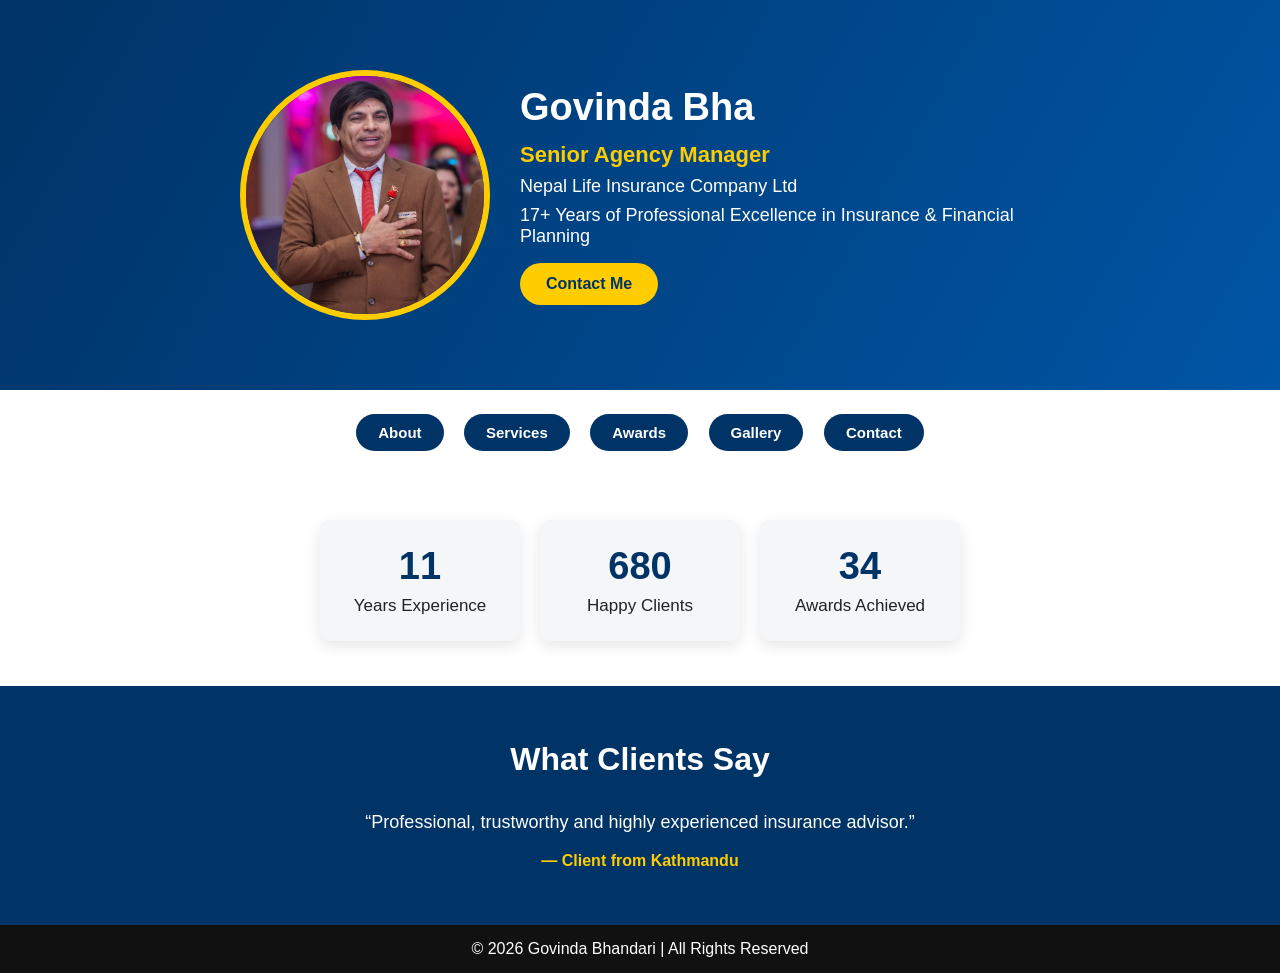
==== index.html @ 44991d88 "Initial commit - my website code" ====
<!DOCTYPE html>
<html lang="en">
<head>
<meta charset="UTF-8">
<title>Govinda Bhandari | Senior Agency Manager</title>
<meta name="viewport" content="width=device-width, initial-scale=1.0">

<style>
* {
    margin: 0;
    padding: 0;
    box-sizing: border-box;
    font-family: "Segoe UI", sans-serif;
}

body {
    background: #f4f6f8;
    color: #222;
}

/* ================= HERO SECTION ================= */
.hero {
    display: flex;
    flex-wrap: wrap;
    align-items: center;
    justify-content: center;
    padding: 55px 20px;
    background: linear-gradient(120deg, #003366, #0055a5);
    color: white;
}

.hero img {
    width: 250px;
    height: 250px;
    object-fit: cover;
    border-radius: 50%;
    border: 6px solid #ffcc00;
    margin: 15px;
}

.hero-text {
    max-width: 520px;
    margin: 15px;
}

.hero-text h1 {
    font-size: 38px;
    margin-bottom: 8px;
    min-height: 48px;
}

.hero-text h2 {
    font-size: 22px;
    color: #ffcc00;
}

.hero-text p {
    margin-top: 8px;
    font-size: 18px;
}

/* CONTACT BUTTON */
.contact-btn {
    display: inline-block;
    margin-top: 16px;
    padding: 12px 26px;
    background: #ffcc00;
    color: #003366;
    font-weight: bold;
    text-decoration: none;
    border-radius: 30px;
    transition: 0.3s;
}

.contact-btn:hover {
    background: white;
}

/* ================= PAGE NAVIGATION ================= */
.page-links {
    background: white;
    padding: 18px 15px;
    text-align: center;
}

.page-links a {
    display: inline-block;
    margin: 6px 8px;
    padding: 10px 22px;
    background: #003366;
    color: white;
    text-decoration: none;
    border-radius: 25px;
    font-weight: 600;
    font-size: 15px;
    transition: 0.3s;
}

.page-links a:hover {
    background: #ffcc00;
    color: #003366;
}

/* ================= COUNTERS ================= */
.counters {
    display: flex;
    justify-content: center;
    flex-wrap: wrap;
    background: white;
    padding: 35px 15px;
}

.counter-box {
    width: 200px;
    margin: 10px;
    padding: 25px;
    text-align: center;
    border-radius: 10px;
    background: #f4f6f8;
    box-shadow: 0 5px 15px rgba(0,0,0,0.1);
}

.counter {
    font-size: 38px;
    color: #003366;
    font-weight: bold;
}

.counter-box p {
    margin-top: 8px;
    font-size: 17px;
}

/* ================= TESTIMONIALS ================= */
.testimonials {
    background: #003366;
    color: white;
    padding: 55px 20px;
    text-align: center;
}

.testimonials h2 {
    font-size: 32px;
    margin-bottom: 30px;
}

.testimonial-box {
    max-width: 600px;
    margin: auto;
    display: none;
}

.testimonial-box.active {
    display: block;
}

.testimonial-box p {
    font-size: 18px;
    line-height: 1.6;
}

.testimonial-box h4 {
    margin-top: 15px;
    color: #ffcc00;
}

/* ================= FOOTER ================= */
footer {
    background: #111;
    color: white;
    text-align: center;
    padding: 15px;
}
</style>
</head>

<body>

<!-- HERO SECTION -->
<section class="hero">
    <img src="assets/images/profile.jpg" alt="Govinda Bhandari">

    <div class="hero-text">
        <h1 id="typing"></h1>
        <h2>Senior Agency Manager</h2>
        <p>Nepal Life Insurance Company Ltd</p>
        <p>17+ Years of Professional Excellence in Insurance & Financial Planning</p>

        <a href="contact.html" class="contact-btn">Contact Me</a>
    </div>
</section>

<!-- PAGE NAVIGATION -->
<section class="page-links">
    <a href="about.html">About</a>
    <a href="services.html">Services</a>
    <a href="awards.html">Awards</a>
    <a href="gallery.html">Gallery</a>
    <a href="contact.html">Contact</a>
</section>

<!-- COUNTERS -->
<section class="counters">
    <div class="counter-box">
        <div class="counter" data-target="17">0</div>
        <p>Years Experience</p>
    </div>
    <div class="counter-box">
        <div class="counter" data-target="1000">0</div>
        <p>Happy Clients</p>
    </div>
    <div class="counter-box">
        <div class="counter" data-target="50">0</div>
        <p>Awards Achieved</p>
    </div>
</section>

<!-- TESTIMONIALS -->
<section class="testimonials">
    <h2>What Clients Say</h2>

    <div class="testimonial-box active">
        <p>“Professional, trustworthy and highly experienced insurance advisor.”</p>
        <h4>— Client from Kathmandu</h4>
    </div>

    <div class="testimonial-box">
        <p>“Clear guidance and excellent long-term planning support.”</p>
        <h4>— Business Client</h4>
    </div>

    <div class="testimonial-box">
        <p>“17+ years of experience truly reflects in his service.”</p>
        <h4>— Senior Client</h4>
    </div>
</section>

<footer>
    © 2026 Govinda Bhandari | All Rights Reserved
</footer>

<script>
/* ===== PROPER TYPING ANIMATION (FIXED) ===== */
const text = "Govinda Bhandari";
let index = 0;
const speed = 120;

function typingEffect() {
    if (index < text.length) {
        document.getElementById("typing").innerHTML += text.charAt(index);
        index++;
        setTimeout(typingEffect, speed);
    }
}
typingEffect();

/* ===== COUNTER ANIMATION ===== */
const counters = document.querySelectorAll(".counter");
counters.forEach(counter => {
    let target = +counter.getAttribute("data-target");
    let count = 0;
    let increment = target / 100;

    function update() {
        count += increment;
        if (count < target) {
            counter.innerText = Math.floor(count);
            requestAnimationFrame(update);
        } else {
            counter.innerText = target + "+";
        }
    }
    update();
});

/* ===== TESTIMONIAL SLIDER ===== */
let tIndex = 0;
const testimonials = document.querySelectorAll(".testimonial-box");

setInterval(() => {
    testimonials[tIndex].classList.remove("active");
    tIndex = (tIndex + 1) % testimonials.length;
    testimonials[tIndex].classList.add("active");
}, 4000);
</script>

</body>
</html>
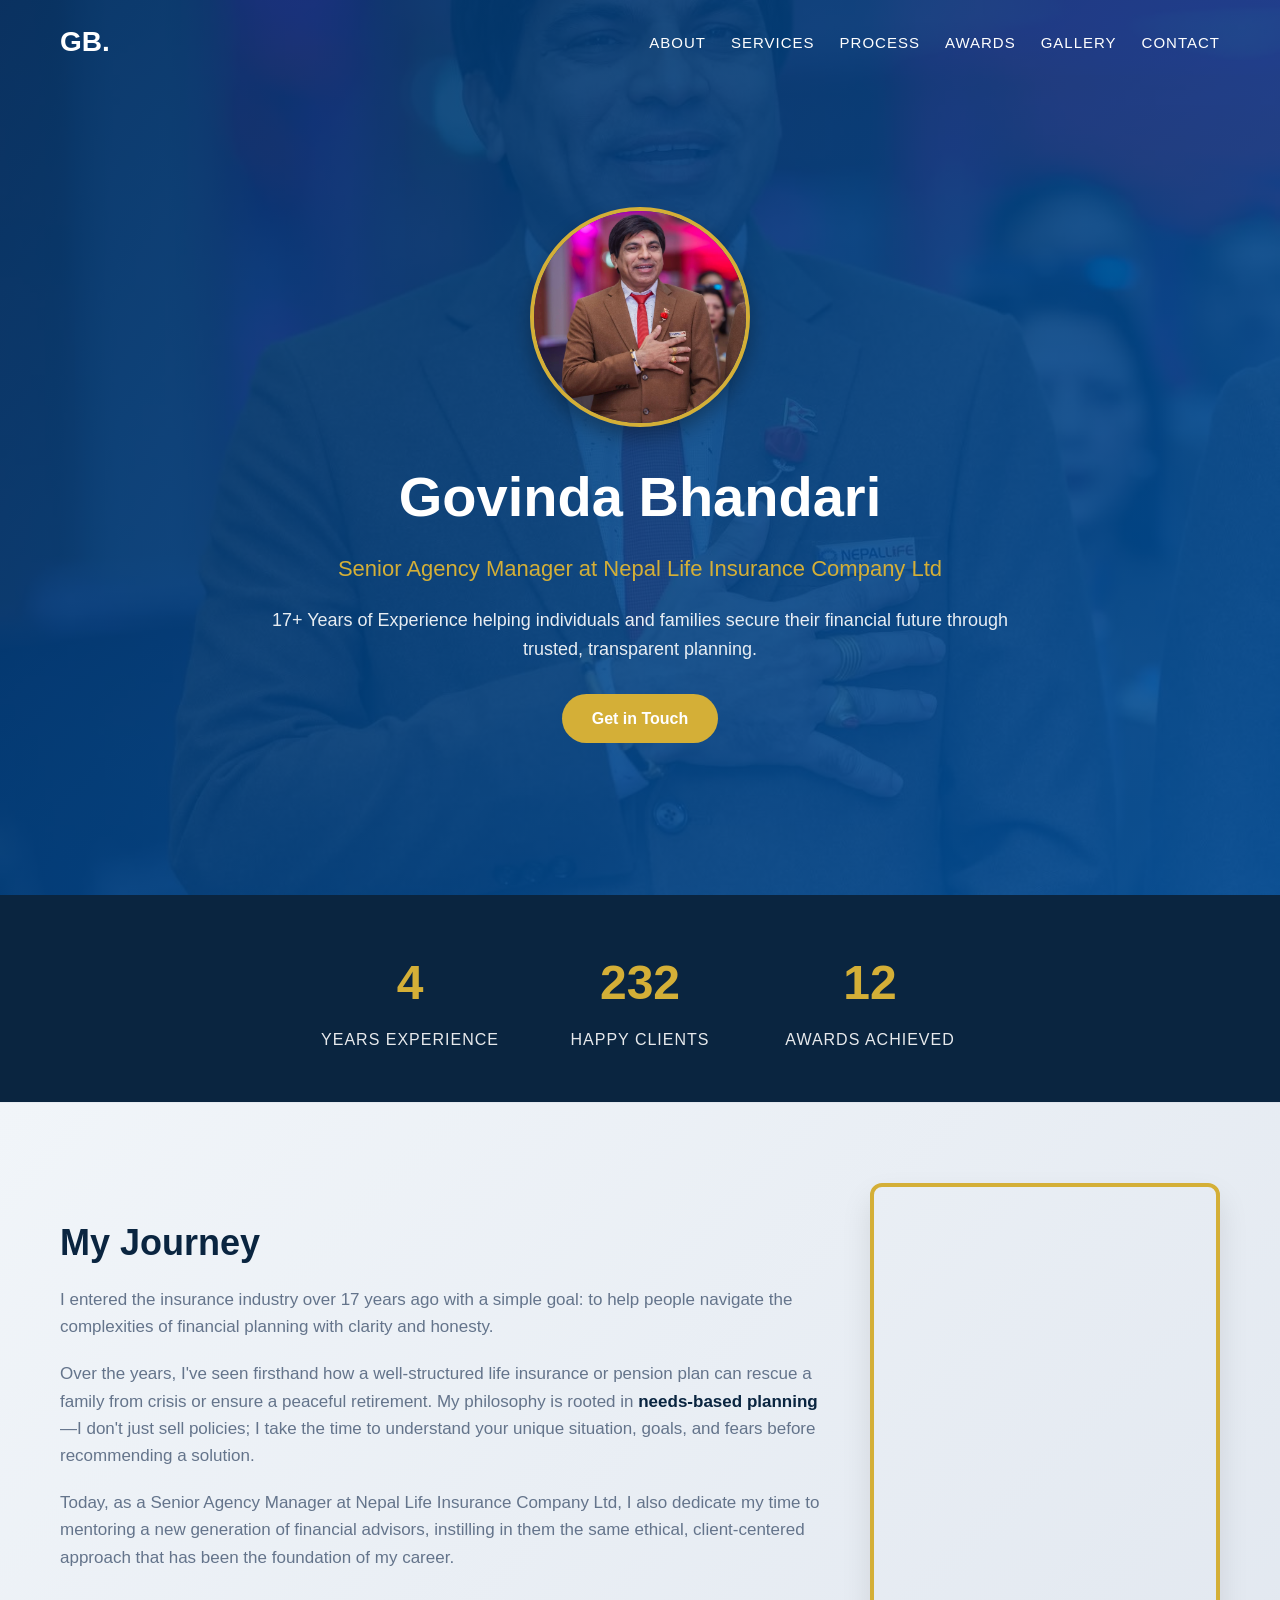
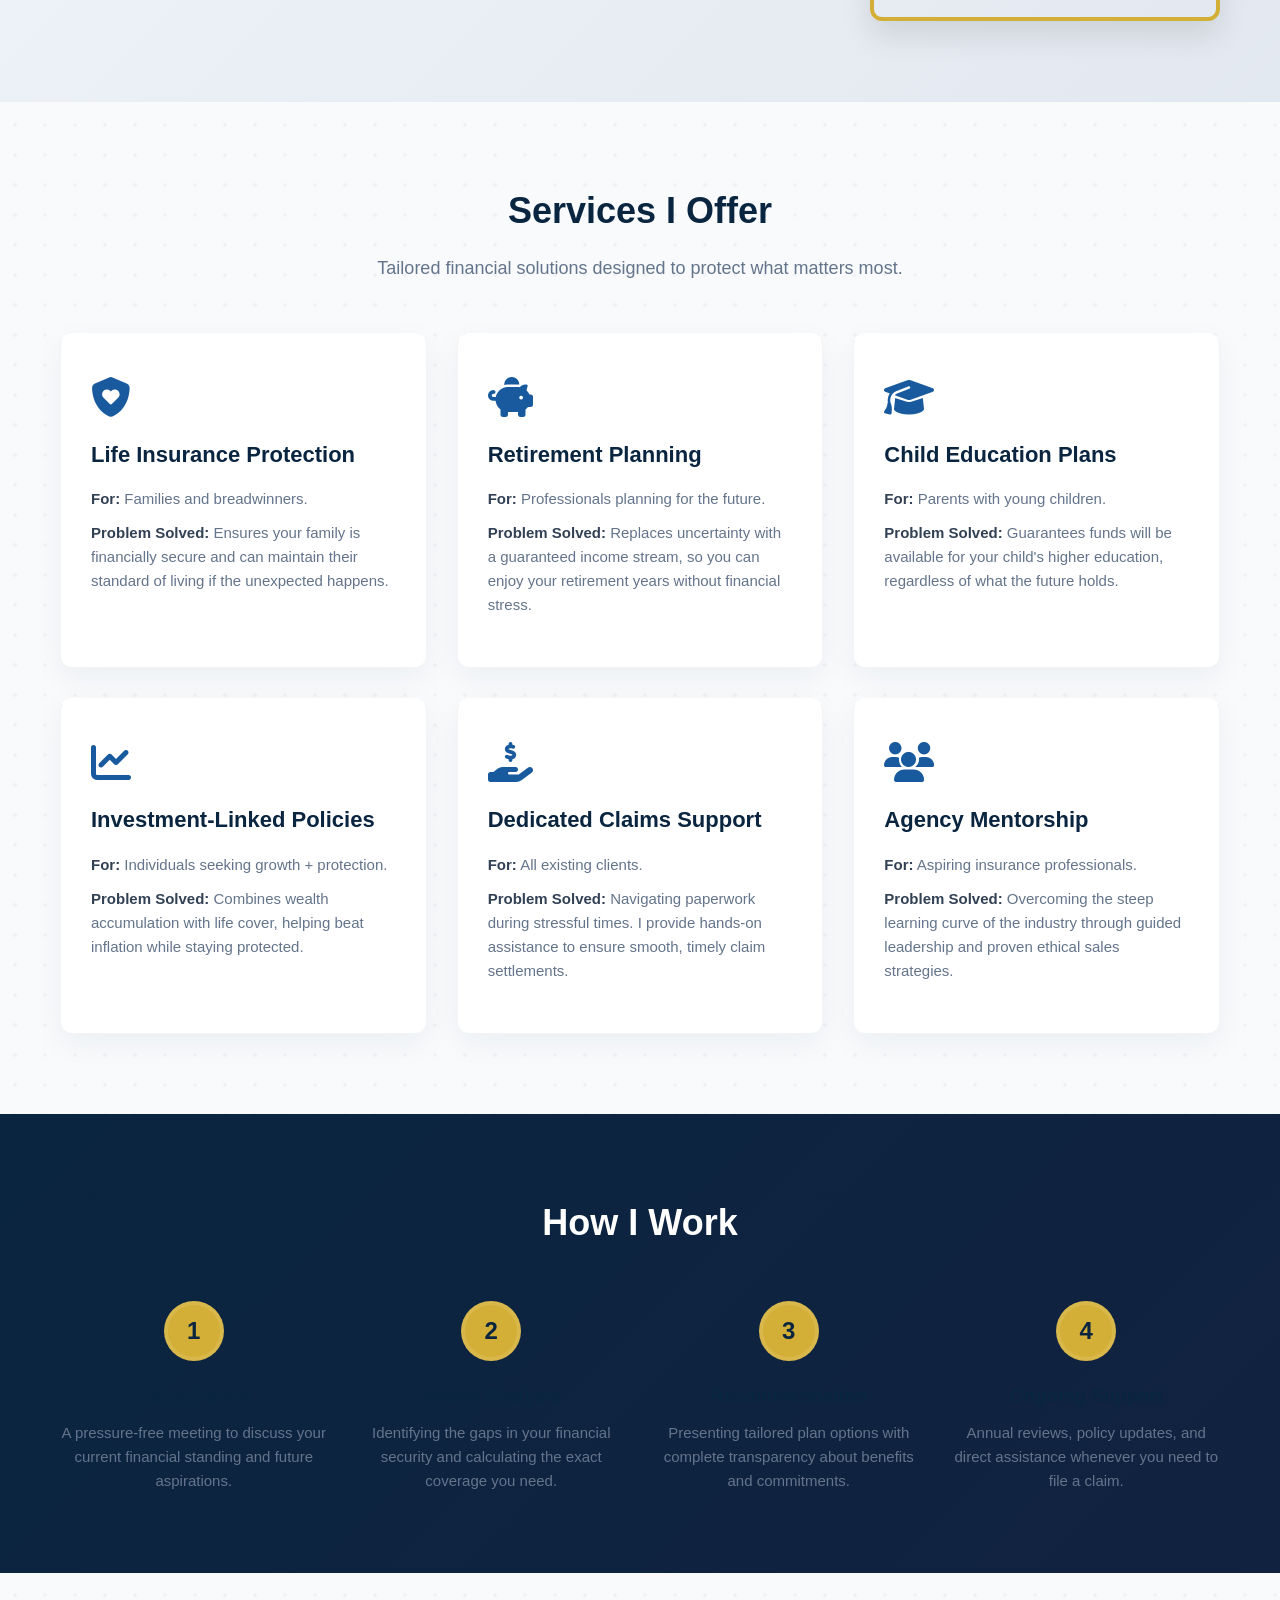
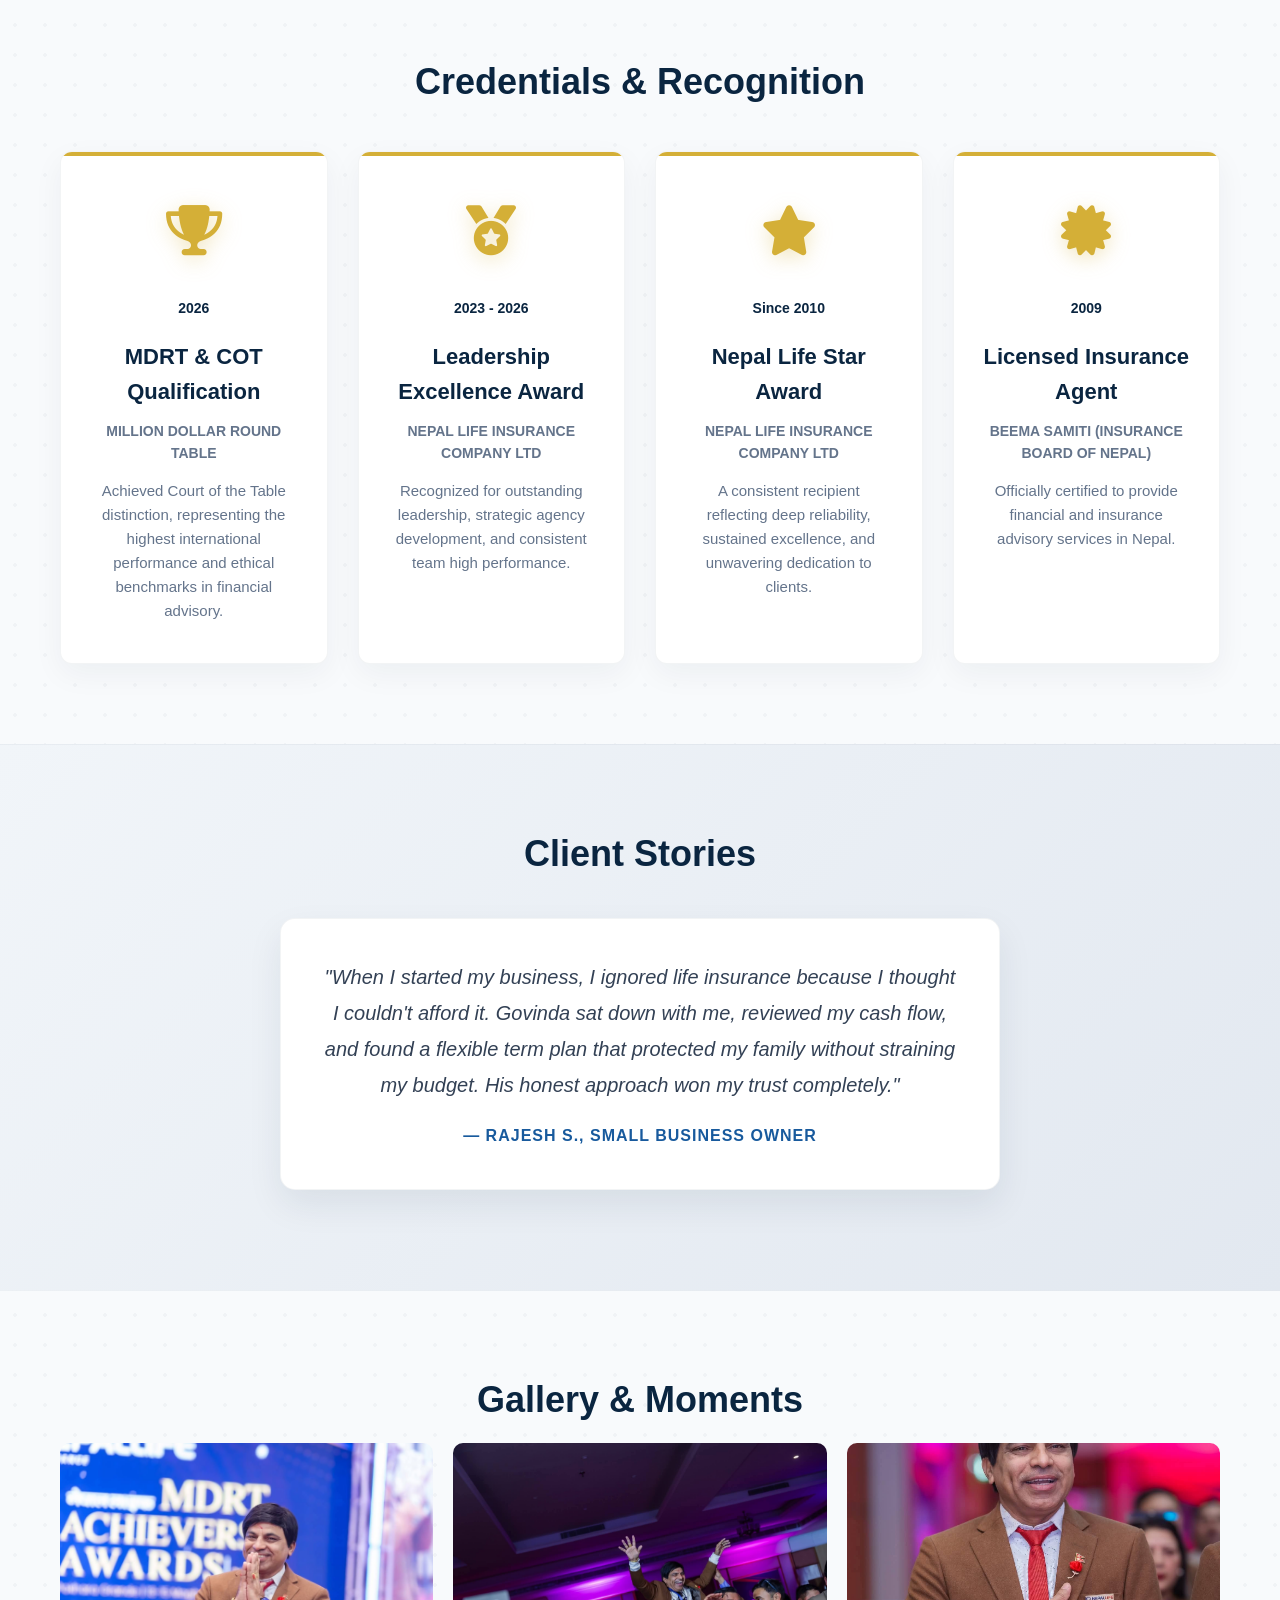
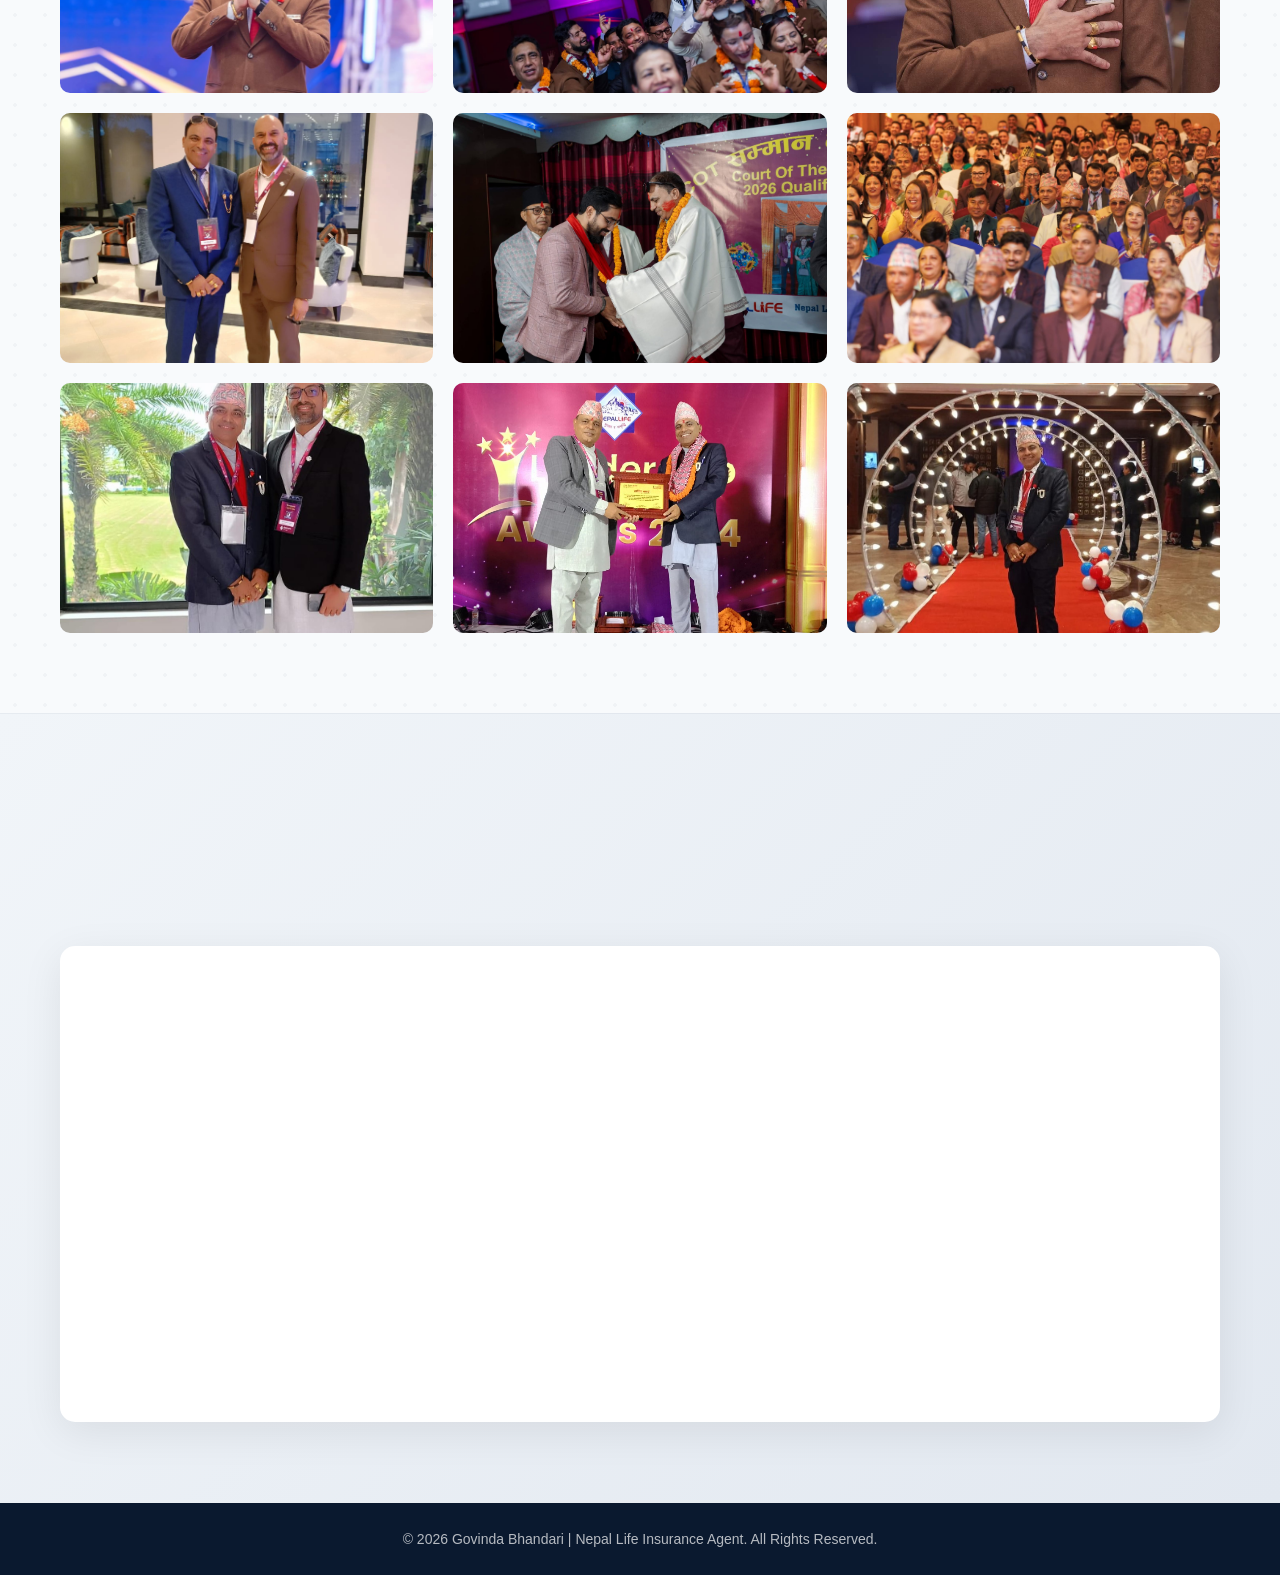
==== commit 609df774: "Update portfolio with final styling and animations" ====
--- a/index.html
+++ b/index.html
@@ -1,288 +1,461 @@
 <!DOCTYPE html>
 <html lang="en">
 <head>
-<meta charset="UTF-8">
-<title>Govinda Bhandari | Senior Agency Manager</title>
-<meta name="viewport" content="width=device-width, initial-scale=1.0">
-
-<style>
-* {
-    margin: 0;
-    padding: 0;
-    box-sizing: border-box;
-    font-family: "Segoe UI", sans-serif;
-}
-
-body {
-    background: #f4f6f8;
-    color: #222;
-}
-
-/* ================= HERO SECTION ================= */
-.hero {
-    display: flex;
-    flex-wrap: wrap;
-    align-items: center;
-    justify-content: center;
-    padding: 55px 20px;
-    background: linear-gradient(120deg, #003366, #0055a5);
-    color: white;
-}
-
-.hero img {
-    width: 250px;
-    height: 250px;
-    object-fit: cover;
-    border-radius: 50%;
-    border: 6px solid #ffcc00;
-    margin: 15px;
-}
-
-.hero-text {
-    max-width: 520px;
-    margin: 15px;
-}
-
-.hero-text h1 {
-    font-size: 38px;
-    margin-bottom: 8px;
-    min-height: 48px;
-}
-
-.hero-text h2 {
-    font-size: 22px;
-    color: #ffcc00;
-}
-
-.hero-text p {
-    margin-top: 8px;
-    font-size: 18px;
-}
-
-/* CONTACT BUTTON */
-.contact-btn {
-    display: inline-block;
-    margin-top: 16px;
-    padding: 12px 26px;
-    background: #ffcc00;
-    color: #003366;
-    font-weight: bold;
-    text-decoration: none;
-    border-radius: 30px;
-    transition: 0.3s;
-}
-
-.contact-btn:hover {
-    background: white;
-}
-
-/* ================= PAGE NAVIGATION ================= */
-.page-links {
-    background: white;
-    padding: 18px 15px;
-    text-align: center;
-}
-
-.page-links a {
-    display: inline-block;
-    margin: 6px 8px;
-    padding: 10px 22px;
-    background: #003366;
-    color: white;
-    text-decoration: none;
-    border-radius: 25px;
-    font-weight: 600;
-    font-size: 15px;
-    transition: 0.3s;
-}
-
-.page-links a:hover {
-    background: #ffcc00;
-    color: #003366;
-}
-
-/* ================= COUNTERS ================= */
-.counters {
-    display: flex;
-    justify-content: center;
-    flex-wrap: wrap;
-    background: white;
-    padding: 35px 15px;
-}
-
-.counter-box {
-    width: 200px;
-    margin: 10px;
-    padding: 25px;
-    text-align: center;
-    border-radius: 10px;
-    background: #f4f6f8;
-    box-shadow: 0 5px 15px rgba(0,0,0,0.1);
-}
-
-.counter {
-    font-size: 38px;
-    color: #003366;
-    font-weight: bold;
-}
-
-.counter-box p {
-    margin-top: 8px;
-    font-size: 17px;
-}
-
-/* ================= TESTIMONIALS ================= */
-.testimonials {
-    background: #003366;
-    color: white;
-    padding: 55px 20px;
-    text-align: center;
-}
-
-.testimonials h2 {
-    font-size: 32px;
-    margin-bottom: 30px;
-}
-
-.testimonial-box {
-    max-width: 600px;
-    margin: auto;
-    display: none;
-}
-
-.testimonial-box.active {
-    display: block;
-}
-
-.testimonial-box p {
-    font-size: 18px;
-    line-height: 1.6;
-}
-
-.testimonial-box h4 {
-    margin-top: 15px;
-    color: #ffcc00;
-}
-
-/* ================= FOOTER ================= */
-footer {
-    background: #111;
-    color: white;
-    text-align: center;
-    padding: 15px;
-}
-</style>
+    <meta charset="UTF-8">
+    <title>Govinda Bhandari | Senior Agency Manager</title>
+    <meta name="viewport" content="width=device-width, initial-scale=1.0">
+    <link rel="stylesheet" href="css/style.css">
+    <!-- Font Awesome -->
+    <link rel="stylesheet" href="https://cdnjs.cloudflare.com/ajax/libs/font-awesome/6.4.0/css/all.min.css">
 </head>
-
 <body>
 
+<!-- NAVIGATION -->
+<nav id="navbar">
+    <div class="nav-container">
+        <a href="#hero" class="logo-wrapper">
+            <span class="logo">GB.</span>
+            <!-- Fallback to a standard building/insurance icon if the logo fails to load, but typically it will load from their official site -->
+            <img src="https://www.nepallife.com.np/frontend/images/logo.png" alt="Nepal Life Insurance Logo" class="nav-logo-img" onerror="this.style.display='none'">
+        </a>
+        <ul class="nav-links">
+            <li><a href="#about" class="nav-link">About</a></li>
+            <li><a href="#services" class="nav-link">Services</a></li>
+            <li><a href="#how-i-work" class="nav-link">Process</a></li>
+            <li><a href="#awards" class="nav-link">Awards</a></li>
+            <li><a href="#gallery" class="nav-link">Gallery</a></li>
+            <li><a href="#contact" class="nav-link">Contact</a></li>
+        </ul>
+        <div class="hamburger">
+            <i class="fas fa-bars"></i>
+        </div>
+    </div>
+</nav>
+
 <!-- HERO SECTION -->
-<section class="hero">
-    <img src="assets/images/profile.jpg" alt="Govinda Bhandari">
-
-    <div class="hero-text">
-        <h1 id="typing"></h1>
-        <h2>Senior Agency Manager</h2>
-        <p>Nepal Life Insurance Company Ltd</p>
-        <p>17+ Years of Professional Excellence in Insurance & Financial Planning</p>
-
-        <a href="contact.html" class="contact-btn">Contact Me</a>
-    </div>
-</section>
-
-<!-- PAGE NAVIGATION -->
-<section class="page-links">
-    <a href="about.html">About</a>
-    <a href="services.html">Services</a>
-    <a href="awards.html">Awards</a>
-    <a href="gallery.html">Gallery</a>
-    <a href="contact.html">Contact</a>
-</section>
-
-<!-- COUNTERS -->
-<section class="counters">
-    <div class="counter-box">
-        <div class="counter" data-target="17">0</div>
+<section id="hero" class="hero">
+    <div class="hero-content fade-up">
+        <img src="assets/images/profile.jpg" alt="Govinda Bhandari">
+        <h1 id="hero-name">Govinda Bhandari</h1>
+        <h2>Senior Agency Manager at Nepal Life Insurance Company Ltd</h2>
+        <p>17+ Years of Experience helping individuals and families secure their financial future through trusted, transparent planning.</p>
+        <a href="#contact" class="btn">Get in Touch</a>
+    </div>
+</section>
+
+<!-- STATS BAR -->
+<section id="stats" class="stats">
+    <div class="stat-box fade-up">
+        <div class="stat-counter" data-target="17">0</div>
         <p>Years Experience</p>
     </div>
-    <div class="counter-box">
-        <div class="counter" data-target="1000">0</div>
+    <div class="stat-box fade-up delay-1">
+        <div class="stat-counter" data-target="1000">0</div>
         <p>Happy Clients</p>
     </div>
-    <div class="counter-box">
-        <div class="counter" data-target="50">0</div>
+    <div class="stat-box fade-up delay-2">
+        <div class="stat-counter" data-target="50">0</div>
         <p>Awards Achieved</p>
     </div>
 </section>
 
-<!-- TESTIMONIALS -->
-<section class="testimonials">
-    <h2>What Clients Say</h2>
-
-    <div class="testimonial-box active">
-        <p>“Professional, trustworthy and highly experienced insurance advisor.”</p>
-        <h4>— Client from Kathmandu</h4>
-    </div>
-
-    <div class="testimonial-box">
-        <p>“Clear guidance and excellent long-term planning support.”</p>
-        <h4>— Business Client</h4>
-    </div>
-
-    <div class="testimonial-box">
-        <p>“17+ years of experience truly reflects in his service.”</p>
-        <h4>— Senior Client</h4>
+<!-- ABOUT SECTION -->
+<section id="about" class="about section-padding alt-bg">
+    <div class="container flex-row">
+        <div class="about-text fade-left">
+            <h2 class="section-title">My Journey</h2>
+            <p>I entered the insurance industry over 17 years ago with a simple goal: to help people navigate the complexities of financial planning with clarity and honesty.</p>
+            <p>Over the years, I've seen firsthand how a well-structured life insurance or pension plan can rescue a family from crisis or ensure a peaceful retirement. My philosophy is rooted in <strong>needs-based planning</strong>—I don't just sell policies; I take the time to understand your unique situation, goals, and fears before recommending a solution.</p>
+            <p>Today, as a Senior Agency Manager at Nepal Life Insurance Company Ltd, I also dedicate my time to mentoring a new generation of financial advisors, instilling in them the same ethical, client-centered approach that has been the foundation of my career.</p>
+        </div>
+        <div class="about-video fade-right">
+            <div id="yt-player"></div>
+        </div>
+    </div>
+</section>
+
+<!-- SERVICES SECTION -->
+<section id="services" class="services section-padding">
+    <div class="container">
+        <h2 class="section-title text-center fade-up">Services I Offer</h2>
+        <p class="section-subtitle text-center fade-up">Tailored financial solutions designed to protect what matters most.</p>
+        
+        <div class="services-grid">
+            <div class="service-card fade-up">
+                <i class="fas fa-shield-heart"></i>
+                <h3>Life Insurance Protection</h3>
+                <p><strong>For:</strong> Families and breadwinners.</p>
+                <p><strong>Problem Solved:</strong> Ensures your family is financially secure and can maintain their standard of living if the unexpected happens.</p>
+            </div>
+            
+            <div class="service-card fade-up delay-1">
+                <i class="fas fa-piggy-bank"></i>
+                <h3>Retirement Planning</h3>
+                <p><strong>For:</strong> Professionals planning for the future.</p>
+                <p><strong>Problem Solved:</strong> Replaces uncertainty with a guaranteed income stream, so you can enjoy your retirement years without financial stress.</p>
+            </div>
+            
+            <div class="service-card fade-up delay-2">
+                <i class="fas fa-graduation-cap"></i>
+                <h3>Child Education Plans</h3>
+                <p><strong>For:</strong> Parents with young children.</p>
+                <p><strong>Problem Solved:</strong> Guarantees funds will be available for your child's higher education, regardless of what the future holds.</p>
+            </div>
+            
+            <div class="service-card fade-up">
+                <i class="fas fa-chart-line"></i>
+                <h3>Investment-Linked Policies</h3>
+                <p><strong>For:</strong> Individuals seeking growth + protection.</p>
+                <p><strong>Problem Solved:</strong> Combines wealth accumulation with life cover, helping beat inflation while staying protected.</p>
+            </div>
+            
+            <div class="service-card fade-up delay-1">
+                <i class="fas fa-hand-holding-dollar"></i>
+                <h3>Dedicated Claims Support</h3>
+                <p><strong>For:</strong> All existing clients.</p>
+                <p><strong>Problem Solved:</strong> Navigating paperwork during stressful times. I provide hands-on assistance to ensure smooth, timely claim settlements.</p>
+            </div>
+            
+            <div class="service-card fade-up delay-2">
+                <i class="fas fa-users"></i>
+                <h3>Agency Mentorship</h3>
+                <p><strong>For:</strong> Aspiring insurance professionals.</p>
+                <p><strong>Problem Solved:</strong> Overcoming the steep learning curve of the industry through guided leadership and proven ethical sales strategies.</p>
+            </div>
+        </div>
+    </div>
+</section>
+
+<!-- HOW I WORK SECTION -->
+<section id="how-i-work" class="how-i-work section-padding dark-bg">
+    <div class="container">
+        <h2 class="section-title text-center fade-up">How I Work</h2>
+        <div class="process-timeline">
+            <div class="process-step fade-up">
+                <div class="step-number">1</div>
+                <h3>Consultation</h3>
+                <p>A pressure-free meeting to discuss your current financial standing and future aspirations.</p>
+            </div>
+            <div class="process-step fade-up delay-1">
+                <div class="step-number">2</div>
+                <h3>Needs Analysis</h3>
+                <p>Identifying the gaps in your financial security and calculating the exact coverage you need.</p>
+            </div>
+            <div class="process-step fade-up delay-2">
+                <div class="step-number">3</div>
+                <h3>Recommendation</h3>
+                <p>Presenting tailored plan options with complete transparency about benefits and commitments.</p>
+            </div>
+            <div class="process-step fade-up delay-3">
+                <div class="step-number">4</div>
+                <h3>Ongoing Support</h3>
+                <p>Annual reviews, policy updates, and direct assistance whenever you need to file a claim.</p>
+            </div>
+        </div>
+    </div>
+</section>
+
+<!-- AWARDS SECTION -->
+<section id="awards" class="awards section-padding">
+    <div class="container">
+        <h2 class="section-title text-center fade-up">Credentials & Recognition</h2>
+        <div class="awards-grid">
+            <div class="award-card fade-up">
+                <div class="award-icon"><i class="fas fa-trophy"></i></div>
+                <div class="award-year">2026</div>
+                <h3>MDRT & COT Qualification</h3>
+                <span class="issuer">Million Dollar Round Table</span>
+                <p>Achieved Court of the Table distinction, representing the highest international performance and ethical benchmarks in financial advisory.</p>
+            </div>
+            <div class="award-card fade-up delay-1">
+                <div class="award-icon"><i class="fas fa-medal"></i></div>
+                <div class="award-year">2023 - 2026</div>
+                <h3>Leadership Excellence Award</h3>
+                <span class="issuer">Nepal Life Insurance Company Ltd</span>
+                <p>Recognized for outstanding leadership, strategic agency development, and consistent team high performance.</p>
+            </div>
+            <div class="award-card fade-up delay-2">
+                <div class="award-icon"><i class="fas fa-star"></i></div>
+                <div class="award-year">Since 2010</div>
+                <h3>Nepal Life Star Award</h3>
+                <span class="issuer">Nepal Life Insurance Company Ltd</span>
+                <p>A consistent recipient reflecting deep reliability, sustained excellence, and unwavering dedication to clients.</p>
+            </div>
+            <div class="award-card fade-up">
+                <div class="award-icon"><i class="fas fa-certificate"></i></div>
+                <div class="award-year">2009</div>
+                <h3>Licensed Insurance Agent</h3>
+                <span class="issuer">Beema Samiti (Insurance Board of Nepal)</span>
+                <p>Officially certified to provide financial and insurance advisory services in Nepal.</p>
+            </div>
+        </div>
+    </div>
+</section>
+
+<!-- TESTIMONIALS SECTION -->
+<section id="testimonials" class="testimonials section-padding alt-bg">
+    <div class="container text-center">
+        <h2 class="section-title fade-up">Client Stories</h2>
+        <div class="testimonial-slider fade-up">
+            <div class="testimonial active">
+                <p>"When I started my business, I ignored life insurance because I thought I couldn't afford it. Govinda sat down with me, reviewed my cash flow, and found a flexible term plan that protected my family without straining my budget. His honest approach won my trust completely."</p>
+                <h4>— Rajesh S., Small Business Owner</h4>
+            </div>
+            <div class="testimonial">
+                <p>"Govinda helped us set up a child education plan when our daughter was just born. Last year, when she was ready for university, the maturity amount was processed seamlessly. He handled all the paperwork. We couldn't be more grateful."</p>
+                <h4>— Sunita & Ramesh T.</h4>
+            </div>
+            <div class="testimonial">
+                <p>"I had policies from different companies and was thoroughly confused about what I was paying for. Govinda did a complete portfolio review, explained the gaps, and helped me consolidate my investments. He's not an agent; he's a true financial advisor."</p>
+                <h4>— Dr. Amit K., Medical Professional</h4>
+            </div>
+        </div>
+    </div>
+</section>
+
+<!-- GALLERY SECTION -->
+<section id="gallery" class="gallery section-padding">
+    <div class="container">
+        <h2 class="section-title text-center fade-up">Gallery & Moments</h2>
+        <div class="gallery-grid">
+            <div class="gallery-card fade-up"><img src="assets/images/gallery1.jpg" alt="MDRT 2026"><div class="overlay"><span>MDRT Achiever 2026</span></div></div>
+            <div class="gallery-card fade-up"><img src="assets/images/gallery2.jpg" alt="MDRT Celebration"><div class="overlay"><span>MDRT Celebration</span></div></div>
+            <div class="gallery-card fade-up"><img src="assets/images/gallery3.jpg" alt="MDRT"><div class="overlay"><span>MDRT Conference</span></div></div>
+            <div class="gallery-card fade-up"><img src="assets/images/gallery4.jpg" alt="LEA Recognition"><div class="overlay"><span>LEA Recognition 2025</span></div></div>
+            <div class="gallery-card fade-up"><img src="assets/images/gallery5.jpg" alt="COT Celebration"><div class="overlay"><span>COT Celebration 2026</span></div></div>
+            <div class="gallery-card fade-up"><img src="assets/images/gallery6.jpg" alt="LEA Conference"><div class="overlay"><span>LEA Conference 2025</span></div></div>
+            <div class="gallery-card fade-up"><img src="assets/images/gallery7.jpg" alt="MDRT Conference"><div class="overlay"><span>MDRT Conference 2024</span></div></div>
+            <div class="gallery-card fade-up"><img src="assets/images/gallery8.jpg" alt="LEA Conference 2024"><div class="overlay"><span>LEA Conference 2024</span></div></div>
+            <div class="gallery-card fade-up"><img src="assets/images/gallery9.jpg" alt="LEA Conference 2023"><div class="overlay"><span>LEA Conference 2023</span></div></div>
+        </div>
+    </div>
+</section>
+
+<!-- CONTACT SECTION -->
+<section id="contact" class="contact section-padding alt-bg">
+    <div class="container">
+        <h2 class="section-title text-center fade-up">Get In Touch</h2>
+        <p class="section-subtitle text-center fade-up">Ready to secure your future? Let's have a conversation.</p>
+        
+        <div class="contact-wrapper">
+            <div class="contact-info fade-left">
+                <div class="info-item">
+                    <i class="fas fa-map-marker-alt"></i>
+                    <div>
+                        <h4>Location</h4>
+                        <p>Nepal Life Insurance Company Ltd<br>Butwal Branch, Nepal</p>
+                    </div>
+                </div>
+                <div class="info-item">
+                    <i class="fas fa-phone-alt"></i>
+                    <div>
+                        <h4>Phone</h4>
+                        <p>+977-9867373938<br>+977-9857070938</p>
+                    </div>
+                </div>
+                <div class="info-item">
+                    <i class="fas fa-envelope"></i>
+                    <div>
+                        <h4>Email</h4>
+                        <p>govindabhandari2080@gmail.com</p>
+                    </div>
+                </div>
+                
+                <div class="social-links">
+                    <a href="https://wa.me/9779857070938" target="_blank" class="whatsapp"><i class="fab fa-whatsapp"></i></a>
+                    <a href="https://www.facebook.com/share/1MkR1jLoFn/" target="_blank" class="facebook"><i class="fab fa-facebook-f"></i></a>
+                </div>
+            </div>
+            
+            <div class="contact-form fade-right">
+                <form action="https://formsubmit.co/govindabhandari2080@gmail.com" method="POST">
+                    <!-- Hidden fields for better UX with FormSubmit -->
+                    <input type="hidden" name="_captcha" value="false">
+                    <input type="hidden" name="_subject" value="New Inquiry from Portfolio!">
+                    <input type="hidden" name="_template" value="table">
+                    <div class="input-group">
+                        <input type="text" placeholder="Your Name" required>
+                    </div>
+                    <div class="input-group">
+                        <input type="email" placeholder="Your Email" required>
+                    </div>
+                    <div class="input-group">
+                        <input type="tel" placeholder="Your Phone Number">
+                    </div>
+                    <div class="input-group">
+                        <textarea placeholder="How can I help you?" rows="4" required></textarea>
+                    </div>
+                    <button type="submit" class="btn">Send Message</button>
+                </form>
+            </div>
+        </div>
     </div>
 </section>
 
 <footer>
-    © 2026 Govinda Bhandari | All Rights Reserved
+    <div class="container text-center">
+        <p>&copy; 2026 Govinda Bhandari | Nepal Life Insurance Agent. All Rights Reserved.</p>
+    </div>
 </footer>
 
+
 <script>
-/* ===== PROPER TYPING ANIMATION (FIXED) ===== */
-const text = "Govinda Bhandari";
-let index = 0;
-const speed = 120;
-
-function typingEffect() {
-    if (index < text.length) {
-        document.getElementById("typing").innerHTML += text.charAt(index);
-        index++;
-        setTimeout(typingEffect, speed);
+    // Sticky Navbar & Active Link Highlighting
+    const navbar = document.getElementById('navbar');
+    const sections = document.querySelectorAll('section');
+    const navLinks = document.querySelectorAll('.nav-link');
+    
+    window.addEventListener('scroll', () => {
+        // Sticky nav
+        if (window.scrollY > 50) {
+            navbar.classList.add('scrolled');
+        } else {
+            navbar.classList.remove('scrolled');
+        }
+        
+        // Active link highlighting
+        let current = '';
+        sections.forEach(section => {
+            const sectionTop = section.offsetTop;
+            const sectionHeight = section.clientHeight;
+            if (scrollY >= (sectionTop - 200)) {
+                current = section.getAttribute('id');
+            }
+        });
+        
+        navLinks.forEach(link => {
+            link.classList.remove('active');
+            if (link.getAttribute('href') === `#${current}`) {
+                link.classList.add('active');
+            }
+        });
+
+
+    });
+
+    // Mobile Hamburger Menu
+    const hamburger = document.querySelector('.hamburger');
+    const navLinksContainer = document.querySelector('.nav-links');
+    
+    hamburger.addEventListener('click', () => {
+        navLinksContainer.classList.toggle('open');
+    });
+
+    navLinks.forEach(link => {
+        link.addEventListener('click', () => {
+            navLinksContainer.classList.remove('open');
+        });
+    });
+
+    // Scroll Animations using Intersection Observer
+    const animatedElements = document.querySelectorAll('.fade-up, .fade-left, .fade-right');
+    const observer = new IntersectionObserver((entries) => {
+        entries.forEach(entry => {
+            if (entry.isIntersecting) {
+                entry.target.classList.add('visible');
+            }
+        });
+    }, { threshold: 0.1 });
+
+    animatedElements.forEach(el => observer.observe(el));
+
+    // Stats Counter Animation
+    const counters = document.querySelectorAll('.stat-counter');
+    let hasCounted = false;
+
+    const counterObserver = new IntersectionObserver((entries) => {
+        if(entries[0].isIntersecting && !hasCounted) {
+            hasCounted = true;
+            counters.forEach(counter => {
+                const target = +counter.getAttribute('data-target');
+                const duration = 2000; // ms
+                const increment = target / (duration / 16); 
+                let current = 0;
+                
+                const updateCounter = () => {
+                    current += increment;
+                    if (current < target) {
+                        counter.innerText = Math.ceil(current);
+                        requestAnimationFrame(updateCounter);
+                    } else {
+                        counter.innerText = target + "+";
+                    }
+                };
+                updateCounter();
+            });
+        }
+    }, { threshold: 0.5 });
+    
+    if(document.getElementById('stats')) {
+        counterObserver.observe(document.getElementById('stats'));
     }
-}
-typingEffect();
-
-/* ===== COUNTER ANIMATION ===== */
-const counters = document.querySelectorAll(".counter");
-counters.forEach(counter => {
-    let target = +counter.getAttribute("data-target");
-    let count = 0;
-    let increment = target / 100;
-
-    function update() {
-        count += increment;
-        if (count < target) {
-            counter.innerText = Math.floor(count);
-            requestAnimationFrame(update);
-        } else {
-            counter.innerText = target + "+";
+
+    // Testimonial Slider
+    const testimonials = document.querySelectorAll('.testimonial');
+    let tIndex = 0;
+    if(testimonials.length > 0) {
+        setInterval(() => {
+            testimonials[tIndex].classList.remove('active');
+            tIndex = (tIndex + 1) % testimonials.length;
+            testimonials[tIndex].classList.add('active');
+        }, 5000);
+    }
+    // YouTube IFrame API integration for Auto Play/Pause on Scroll
+    let ytPlayer;
+    function onYouTubeIframeAPIReady() {
+        ytPlayer = new YT.Player('yt-player', {
+            videoId: '7zga0sBKFYI',
+            playerVars: {
+                'autoplay': 0, // We control playback manually via JS
+                'controls': 0,
+                'showinfo': 0,
+                'rel': 0,
+                'modestbranding': 1,
+                'mute': 0, // Unmuted as requested by user
+                'loop': 1,
+                'playlist': '7zga0sBKFYI'
+            },
+            events: {
+                'onReady': onPlayerReady
+            }
+        });
+    }
+
+    function onPlayerReady(event) {
+        // Create an observer to play/pause the video based on visibility
+        const videoObserver = new IntersectionObserver((entries) => {
+            entries.forEach(entry => {
+                if (entry.isIntersecting) {
+                    // Try playing the video when in view
+                    ytPlayer.playVideo();
+                } else {
+                    // Pause the video when out of view
+                    ytPlayer.pauseVideo();
+                }
+            });
+        }, { threshold: 0.3 }); // Trigger when 30% of the section is visible
+
+        const aboutSection = document.getElementById('about');
+        if (aboutSection) {
+            videoObserver.observe(aboutSection);
         }
     }
-    update();
-});
-
-/* ===== TESTIMONIAL SLIDER ===== */
-let tIndex = 0;
-const testimonials = document.querySelectorAll(".testimonial-box");
-
-setInterval(() => {
-    testimonials[tIndex].classList.remove("active");
-    tIndex = (tIndex + 1) % testimonials.length;
-    testimonials[tIndex].classList.add("active");
-}, 4000);
+
+    // Hero Name Typing Animation
+    const nameEl = document.getElementById('hero-name');
+    if (nameEl) {
+        const text = nameEl.innerText;
+        nameEl.innerHTML = '';
+        text.split('').forEach((char, i) => {
+            const span = document.createElement('span');
+            span.innerText = char;
+            span.style.opacity = '0';
+            span.style.animation = `letterReveal 0.05s forwards ${i * 0.1 + 0.3}s`;
+            nameEl.appendChild(span);
+        });
+    }
 </script>
 
+<script src="https://www.youtube.com/iframe_api"></script>
 </body>
 </html>
--- a/css/style.css
+++ b/css/style.css
@@ -0,0 +1,794 @@
+/* ================= VARIABLES ================= */
+:root {
+    --primary-color: #0A2540; /* Rich corporate navy */
+    --primary-light: #185A9D; /* Vibrant professional blue */
+    --accent-color: #D4AF37; /* Warm gold */
+    --accent-hover: #C5A028;
+    --text-color: #334155; /* Slate 700 */
+    --text-light: #64748B; /* Slate 500 */
+    --bg-body: #F8FAFC; /* Slate 50 - Very soft cool gray */
+    --bg-white: #FFFFFF;
+    --bg-alt: #F1F5F9; /* Slate 100 */
+    --transition: all 0.3s ease;
+}
+
+/* ================= RESET ================= */
+* {
+    margin: 0;
+    padding: 0;
+    box-sizing: border-box;
+    font-family: "Inter", "Segoe UI", sans-serif;
+}
+
+html {
+    scroll-behavior: smooth;
+}
+
+body {
+    background-color: var(--bg-body);
+    background-image: radial-gradient(rgba(10,37,64,0.03) 2px, transparent 2px);
+    background-size: 30px 30px;
+    color: var(--text-color);
+    line-height: 1.6;
+    overflow-x: hidden;
+}
+
+ul {
+    list-style: none;
+}
+
+a {
+    text-decoration: none;
+    color: inherit;
+}
+
+.container {
+    max-width: 1200px;
+    margin: 0 auto;
+    padding: 0 20px;
+}
+
+.section-padding {
+    padding: 80px 0;
+}
+
+.alt-bg {
+    background: linear-gradient(135deg, var(--bg-alt) 0%, #E2E8F0 100%);
+    border-top: 1px solid rgba(0,0,0,0.02);
+    border-bottom: 1px solid rgba(0,0,0,0.02);
+}
+
+/* ================= DARK BACKGROUND MODIFIER ================= */
+.dark-bg {
+    background: linear-gradient(135deg, var(--primary-color) 0%, #112240 100%);
+    color: #fff;
+}
+.dark-bg .section-title, 
+.dark-bg .section-subtitle, 
+.dark-bg h3 {
+    color: #fff;
+}
+.dark-bg p {
+    color: rgba(255, 255, 255, 0.85);
+}
+
+.text-center {
+    text-align: center;
+}
+
+.section-title {
+    font-size: 36px;
+    color: var(--primary-color);
+    margin-bottom: 15px;
+    font-weight: 700;
+}
+
+.section-subtitle {
+    font-size: 18px;
+    color: var(--text-light);
+    margin-bottom: 50px;
+    text-align: center;
+}
+
+/* ================= BUTTON ================= */
+.btn {
+    display: inline-block;
+    padding: 12px 30px;
+    background-color: var(--accent-color);
+    color: #fff;
+    font-weight: 600;
+    border-radius: 30px;
+    border: none;
+    cursor: pointer;
+    transition: var(--transition);
+    font-size: 16px;
+}
+
+.btn:hover {
+    background-color: var(--accent-hover);
+    transform: translateY(-2px);
+    box-shadow: 0 4px 10px rgba(0,0,0,0.15);
+}
+
+/* ================= NAVBAR ================= */
+nav {
+    position: fixed;
+    top: 0;
+    left: 0;
+    width: 100%;
+    z-index: 1000;
+    background-color: transparent;
+    padding: 20px 0;
+    transition: var(--transition);
+}
+
+nav.scrolled {
+    background-color: rgba(255, 255, 255, 0.85);
+    backdrop-filter: blur(12px);
+    -webkit-backdrop-filter: blur(12px);
+    box-shadow: 0 4px 20px rgba(0,0,0,0.08);
+    padding: 12px 0;
+}
+
+nav.scrolled .logo,
+nav.scrolled .nav-link {
+    color: var(--primary-color);
+}
+
+nav.scrolled .hamburger {
+    color: var(--primary-color);
+}
+
+.nav-container {
+    display: flex;
+    justify-content: space-between;
+    align-items: center;
+    max-width: 1200px;
+    margin: 0 auto;
+    padding: 0 20px;
+}
+
+.logo-wrapper {
+    display: flex;
+    align-items: center;
+    gap: 12px;
+    text-decoration: none;
+}
+
+.logo {
+    font-size: 28px;
+    font-weight: 800;
+    color: #fff;
+    transition: var(--transition);
+}
+
+.nav-logo-img {
+    height: 42px;
+    filter: brightness(0) invert(1);
+    transition: var(--transition);
+}
+
+nav.scrolled .nav-logo-img {
+    filter: none;
+}
+
+.nav-links {
+    display: flex;
+    gap: 25px;
+}
+
+.nav-link {
+    color: #fff;
+    font-weight: 500;
+    font-size: 15px;
+    text-transform: uppercase;
+    letter-spacing: 1px;
+    transition: var(--transition);
+    position: relative;
+}
+
+.nav-link::after {
+    content: '';
+    position: absolute;
+    bottom: -5px;
+    left: 0;
+    width: 0;
+    height: 2px;
+    background-color: var(--accent-color);
+    transition: var(--transition);
+}
+
+.nav-link:hover::after,
+.nav-link.active::after {
+    width: 100%;
+}
+
+.nav-link:hover,
+.nav-link.active {
+    color: var(--accent-color) !important;
+}
+
+.hamburger {
+    display: none;
+    font-size: 24px;
+    color: #fff;
+    cursor: pointer;
+}
+
+/* ================= HERO SECTION ================= */
+.hero {
+    height: 100vh;
+    min-height: 600px;
+    background: linear-gradient(135deg, rgba(0,51,102,0.9), rgba(0,85,165,0.85)), url("../assets/images/profile.jpg") center/cover;
+    display: flex;
+    align-items: center;
+    justify-content: center;
+    text-align: center;
+    color: #fff;
+    padding: 0 20px;
+}
+
+.hero-content {
+    max-width: 800px;
+    margin-top: 50px; /* Offset for navbar */
+}
+
+.hero img {
+    width: 220px;
+    height: 220px;
+    border-radius: 50%;
+    object-fit: cover;
+    border: 4px solid var(--accent-color);
+    margin: 0 auto 25px auto;
+    box-shadow: 0 10px 20px rgba(0,0,0,0.3);
+    display: block;
+}
+
+.hero h1 {
+    font-size: 56px;
+    margin-bottom: 10px;
+    font-weight: 800;
+    color: #FFFFFF;
+}
+
+@keyframes letterReveal {
+    0% {
+        opacity: 0;
+    }
+    100% {
+        opacity: 1;
+    }
+}
+
+.hero h1 span {
+    display: inline-block;
+    white-space: pre; /* Preserve spaces */
+}
+
+.hero h2 {
+    font-size: 22px;
+    color: var(--accent-color);
+    margin-bottom: 20px;
+    font-weight: 500;
+}
+
+.hero p {
+    font-size: 18px;
+    margin-bottom: 30px;
+    opacity: 0.9;
+}
+
+/* ================= STATS SECTION ================= */
+.stats {
+    display: flex;
+    justify-content: center;
+    flex-wrap: wrap;
+    gap: 30px;
+    padding: 50px 20px;
+    background-color: var(--primary-color);
+    color: #fff;
+    margin-top: -5px; /* Prevent gap */
+}
+
+.stat-box {
+    text-align: center;
+    min-width: 200px;
+}
+
+.stat-counter {
+    font-size: 48px;
+    font-weight: 700;
+    color: var(--accent-color);
+    margin-bottom: 5px;
+}
+
+.stat-box p {
+    font-size: 16px;
+    text-transform: uppercase;
+    letter-spacing: 1px;
+    opacity: 0.9;
+}
+
+/* ================= ABOUT SECTION ================= */
+.flex-row {
+    display: flex;
+    align-items: center;
+    gap: 50px;
+}
+
+.about-text {
+    flex: 1;
+}
+
+.about-text p {
+    margin-bottom: 20px;
+    font-size: 17px;
+    color: var(--text-light);
+}
+
+.about-text strong {
+    color: var(--primary-color);
+}
+
+.about-video {
+    flex: 1;
+    position: relative;
+    max-width: 350px;
+    aspect-ratio: 4 / 5; /* More square aspect ratio to cut the bottom off */
+    border-radius: 12px;
+    box-shadow: 0 15px 30px rgba(0,0,0,0.1);
+    border: 4px solid var(--accent-color);
+    overflow: hidden;
+    margin: 0 auto;
+}
+
+.about-video iframe {
+    width: 100%;
+    height: 142.2%; /* Scales iframe to maintain 9:16 ratio inside the 4:5 container, cutting off the bottom */
+    border: none;
+    position: absolute;
+    top: 0;
+    left: 0;
+}
+
+
+/* ================= SERVICES SECTION ================= */
+.services-grid {
+    display: grid;
+    grid-template-columns: repeat(auto-fit, minmax(320px, 1fr));
+    gap: 30px;
+}
+
+.service-card {
+    background: var(--bg-white);
+    padding: 40px 30px;
+    border-radius: 12px;
+    box-shadow: 0 10px 30px rgba(10,37,64,0.05);
+    border: 1px solid rgba(10,37,64,0.05);
+    transition: var(--transition);
+    border-top: 4px solid transparent;
+}
+
+.service-card:hover {
+    transform: translateY(-10px);
+    box-shadow: 0 15px 30px rgba(0,0,0,0.1);
+    border-top-color: var(--accent-color);
+}
+
+.service-card i {
+    font-size: 40px;
+    color: var(--primary-light);
+    margin-bottom: 20px;
+}
+
+.service-card h3 {
+    font-size: 22px;
+    color: var(--primary-color);
+    margin-bottom: 15px;
+}
+
+.service-card p {
+    font-size: 15px;
+    color: var(--text-light);
+    margin-bottom: 10px;
+}
+
+.service-card strong {
+    color: var(--text-color);
+}
+
+/* ================= HOW I WORK SECTION ================= */
+.process-timeline {
+    display: grid;
+    grid-template-columns: repeat(auto-fit, minmax(220px, 1fr));
+    gap: 30px;
+    margin-top: 50px;
+}
+
+.process-step {
+    text-align: center;
+    position: relative;
+}
+
+.step-number {
+    width: 60px;
+    height: 60px;
+    background-color: var(--primary-color);
+    color: #fff;
+    font-size: 24px;
+    font-weight: bold;
+    display: flex;
+    align-items: center;
+    justify-content: center;
+    border-radius: 50%;
+    margin: 0 auto 20px;
+    border: 4px solid rgba(10,37,64,0.1);
+}
+
+.dark-bg .step-number {
+    background-color: var(--accent-color);
+    color: var(--primary-color);
+    border: 4px solid rgba(255,255,255,0.1);
+}
+
+.process-step h3 {
+    color: var(--primary-color);
+    margin-bottom: 10px;
+}
+
+.process-step p {
+    color: var(--text-light);
+    font-size: 15px;
+}
+
+/* ================= AWARDS SECTION ================= */
+.awards-grid {
+    display: grid;
+    grid-template-columns: repeat(auto-fit, minmax(250px, 1fr));
+    gap: 30px;
+    margin-top: 40px;
+}
+
+.award-card {
+    background: var(--bg-white);
+    padding: 40px 30px;
+    border-radius: 12px;
+    box-shadow: 0 10px 30px rgba(10,37,64,0.05);
+    border: 1px solid rgba(10,37,64,0.05);
+    text-align: center;
+    position: relative;
+    transition: var(--transition);
+    overflow: hidden;
+    z-index: 1;
+}
+
+.award-card::before {
+    content: '';
+    position: absolute;
+    top: 0; left: 0; right: 0;
+    height: 4px;
+    background: var(--accent-color);
+    transition: var(--transition);
+    z-index: -1;
+}
+
+.award-card:hover {
+    transform: translateY(-10px);
+    box-shadow: 0 15px 40px rgba(0,0,0,0.1);
+}
+
+.award-card:hover::before {
+    height: 100%;
+    opacity: 0.05;
+}
+
+.award-icon {
+    font-size: 50px;
+    color: var(--accent-color);
+    margin-bottom: 20px;
+    filter: drop-shadow(0 5px 10px rgba(212, 175, 55, 0.3));
+}
+
+.award-year {
+    display: inline-block;
+    padding: 5px 15px;
+    background: var(--bg-light);
+    color: var(--primary-color);
+    font-weight: 700;
+    font-size: 14px;
+    border-radius: 20px;
+    margin-bottom: 15px;
+}
+
+.award-card h3 {
+    font-size: 22px;
+    color: var(--primary-color);
+    margin-bottom: 10px;
+}
+
+.award-card .issuer {
+    display: block;
+    font-size: 14px;
+    font-weight: 600;
+    color: var(--text-light);
+    text-transform: uppercase;
+    margin-bottom: 15px;
+}
+
+.award-card p {
+    color: var(--text-light);
+    font-size: 15px;
+}
+
+/* ================= TESTIMONIALS SECTION ================= */
+.testimonial-slider {
+    position: relative;
+    max-width: 800px;
+    margin: 0 auto;
+    min-height: 200px;
+    display: flex;
+    align-items: center;
+    justify-content: center;
+}
+
+.testimonial {
+    position: absolute;
+    opacity: 0;
+    visibility: hidden;
+    transition: opacity 0.5s ease, visibility 0.5s ease;
+    text-align: center;
+    background: var(--bg-white);
+    padding: 40px;
+    border-radius: 15px;
+    box-shadow: 0 15px 35px rgba(10,37,64,0.08);
+    border: 1px solid rgba(10,37,64,0.05);
+    width: 90%;
+    margin: 20px auto;
+}
+
+.testimonial.active {
+    opacity: 1;
+    visibility: visible;
+    position: relative;
+}
+
+.testimonial p {
+    font-size: 20px;
+    font-style: italic;
+    color: var(--text-color);
+    line-height: 1.8;
+    margin-bottom: 20px;
+}
+
+.testimonial h4 {
+    color: var(--primary-light);
+    font-size: 16px;
+    text-transform: uppercase;
+    letter-spacing: 1px;
+}
+
+/* ================= GALLERY SECTION ================= */
+.gallery-grid {
+    display: grid;
+    grid-template-columns: repeat(auto-fit, minmax(300px, 1fr));
+    gap: 20px;
+}
+
+.gallery-card {
+    position: relative;
+    border-radius: 10px;
+    overflow: hidden;
+    cursor: pointer;
+    height: 250px;
+}
+
+.gallery-card img {
+    width: 100%;
+    height: 100%;
+    object-fit: cover;
+    transition: transform 0.5s ease;
+}
+
+.overlay {
+    position: absolute;
+    inset: 0;
+    background: rgba(0, 51, 102, 0.8);
+    display: flex;
+    align-items: center;
+    justify-content: center;
+    opacity: 0;
+    transition: opacity 0.3s ease;
+}
+
+.overlay span {
+    color: #fff;
+    font-size: 18px;
+    font-weight: 600;
+    transform: translateY(20px);
+    transition: transform 0.3s ease;
+}
+
+.gallery-card:hover img {
+    transform: scale(1.1);
+}
+
+.gallery-card:hover .overlay {
+    opacity: 1;
+}
+
+.gallery-card:hover .overlay span {
+    transform: translateY(0);
+}
+
+/* ================= CONTACT SECTION ================= */
+.contact-wrapper {
+    display: flex;
+    gap: 50px;
+    background: var(--bg-white);
+    border-radius: 15px;
+    box-shadow: 0 10px 40px rgba(0,0,0,0.08);
+    overflow: hidden;
+}
+
+.contact-info {
+    flex: 1;
+    background: var(--primary-color);
+    color: #fff;
+    padding: 50px;
+}
+
+.info-item {
+    display: flex;
+    gap: 20px;
+    margin-bottom: 30px;
+}
+
+.info-item i {
+    font-size: 24px;
+    color: var(--accent-color);
+    margin-top: 5px;
+}
+
+.info-item h4 {
+    font-size: 18px;
+    margin-bottom: 5px;
+}
+
+.info-item p {
+    opacity: 0.9;
+}
+
+.social-links {
+    margin-top: 40px;
+    display: flex;
+    gap: 15px;
+}
+
+.social-links a {
+    width: 45px;
+    height: 45px;
+    background: rgba(255,255,255,0.1);
+    display: flex;
+    align-items: center;
+    justify-content: center;
+    border-radius: 50%;
+    font-size: 20px;
+    color: #fff;
+    transition: var(--transition);
+}
+
+.social-links a:hover {
+    background: var(--accent-color);
+    transform: translateY(-3px);
+}
+
+.contact-form {
+    flex: 1.5;
+    padding: 50px;
+}
+
+.input-group {
+    margin-bottom: 20px;
+}
+
+.input-group input,
+.input-group textarea {
+    width: 100%;
+    padding: 15px;
+    border: 1px solid #ddd;
+    border-radius: 8px;
+    font-size: 15px;
+    background: var(--bg-light);
+    transition: var(--transition);
+}
+
+.input-group input:focus,
+.input-group textarea:focus {
+    outline: none;
+    border-color: var(--primary-light);
+    background: var(--bg-white);
+}
+
+/* ================= FOOTER ================= */
+footer {
+    background: #0a192f;
+    color: rgba(255,255,255,0.7);
+    padding: 25px 0;
+    font-size: 14px;
+}
+
+/* ================= ANIMATIONS ================= */
+.fade-up {
+    opacity: 0;
+    transform: translateY(40px) scale(0.97);
+    transition: opacity 0.8s cubic-bezier(0.25, 1, 0.5, 1), transform 0.8s cubic-bezier(0.25, 1, 0.5, 1);
+}
+
+.fade-left {
+    opacity: 0;
+    transform: translateX(-40px);
+    transition: opacity 0.8s cubic-bezier(0.25, 1, 0.5, 1), transform 0.8s cubic-bezier(0.25, 1, 0.5, 1);
+}
+
+.fade-right {
+    opacity: 0;
+    transform: translateX(40px);
+    transition: opacity 0.8s cubic-bezier(0.25, 1, 0.5, 1), transform 0.8s cubic-bezier(0.25, 1, 0.5, 1);
+}
+
+.visible {
+    opacity: 1;
+    transform: translate(0) scale(1);
+}
+
+.delay-1 { transition-delay: 0.2s; }
+.delay-2 { transition-delay: 0.4s; }
+.delay-3 { transition-delay: 0.6s; }
+
+/* ================= RESPONSIVE ================= */
+@media (max-width: 992px) {
+    .flex-row, .contact-wrapper {
+        flex-direction: column;
+    }
+}
+
+@media (max-width: 768px) {
+    .nav-links {
+        position: fixed;
+        top: 0;
+        right: -100%;
+        width: 250px;
+        height: 100vh;
+        background: var(--primary-color);
+        flex-direction: column;
+        padding-top: 80px;
+        transition: 0.4s ease;
+        box-shadow: -5px 0 15px rgba(0,0,0,0.1);
+    }
+    
+    .nav-links.open {
+        right: 0;
+    }
+    
+    .nav-links li {
+        text-align: center;
+        margin-bottom: 20px;
+    }
+    
+    nav.scrolled .nav-links .nav-link {
+        color: #fff;
+    }
+    
+    .hamburger {
+        display: block;
+        z-index: 1001;
+    }
+    
+    .hero h1 { font-size: 36px; }
+    .section-title { font-size: 28px; }
+    
+    .contact-info, .contact-form {
+        padding: 30px 20px;
+    }
+}
+
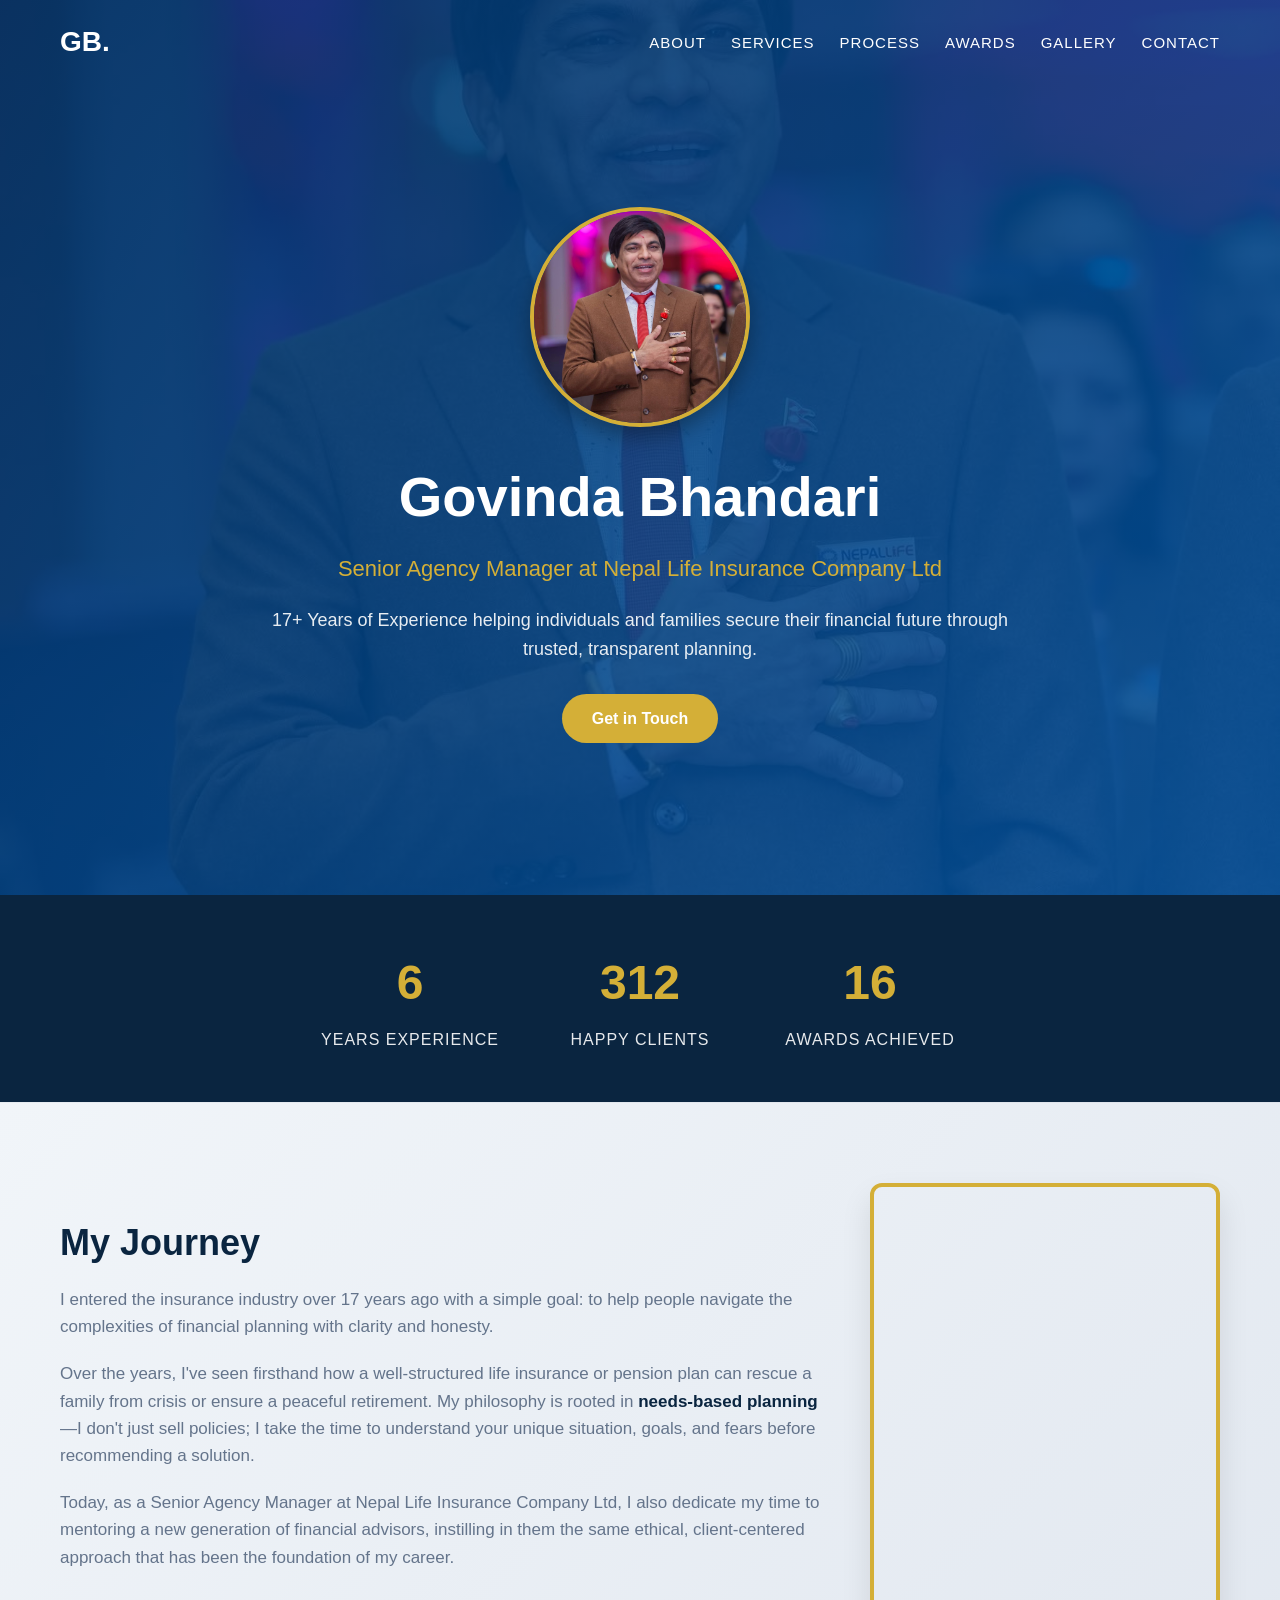
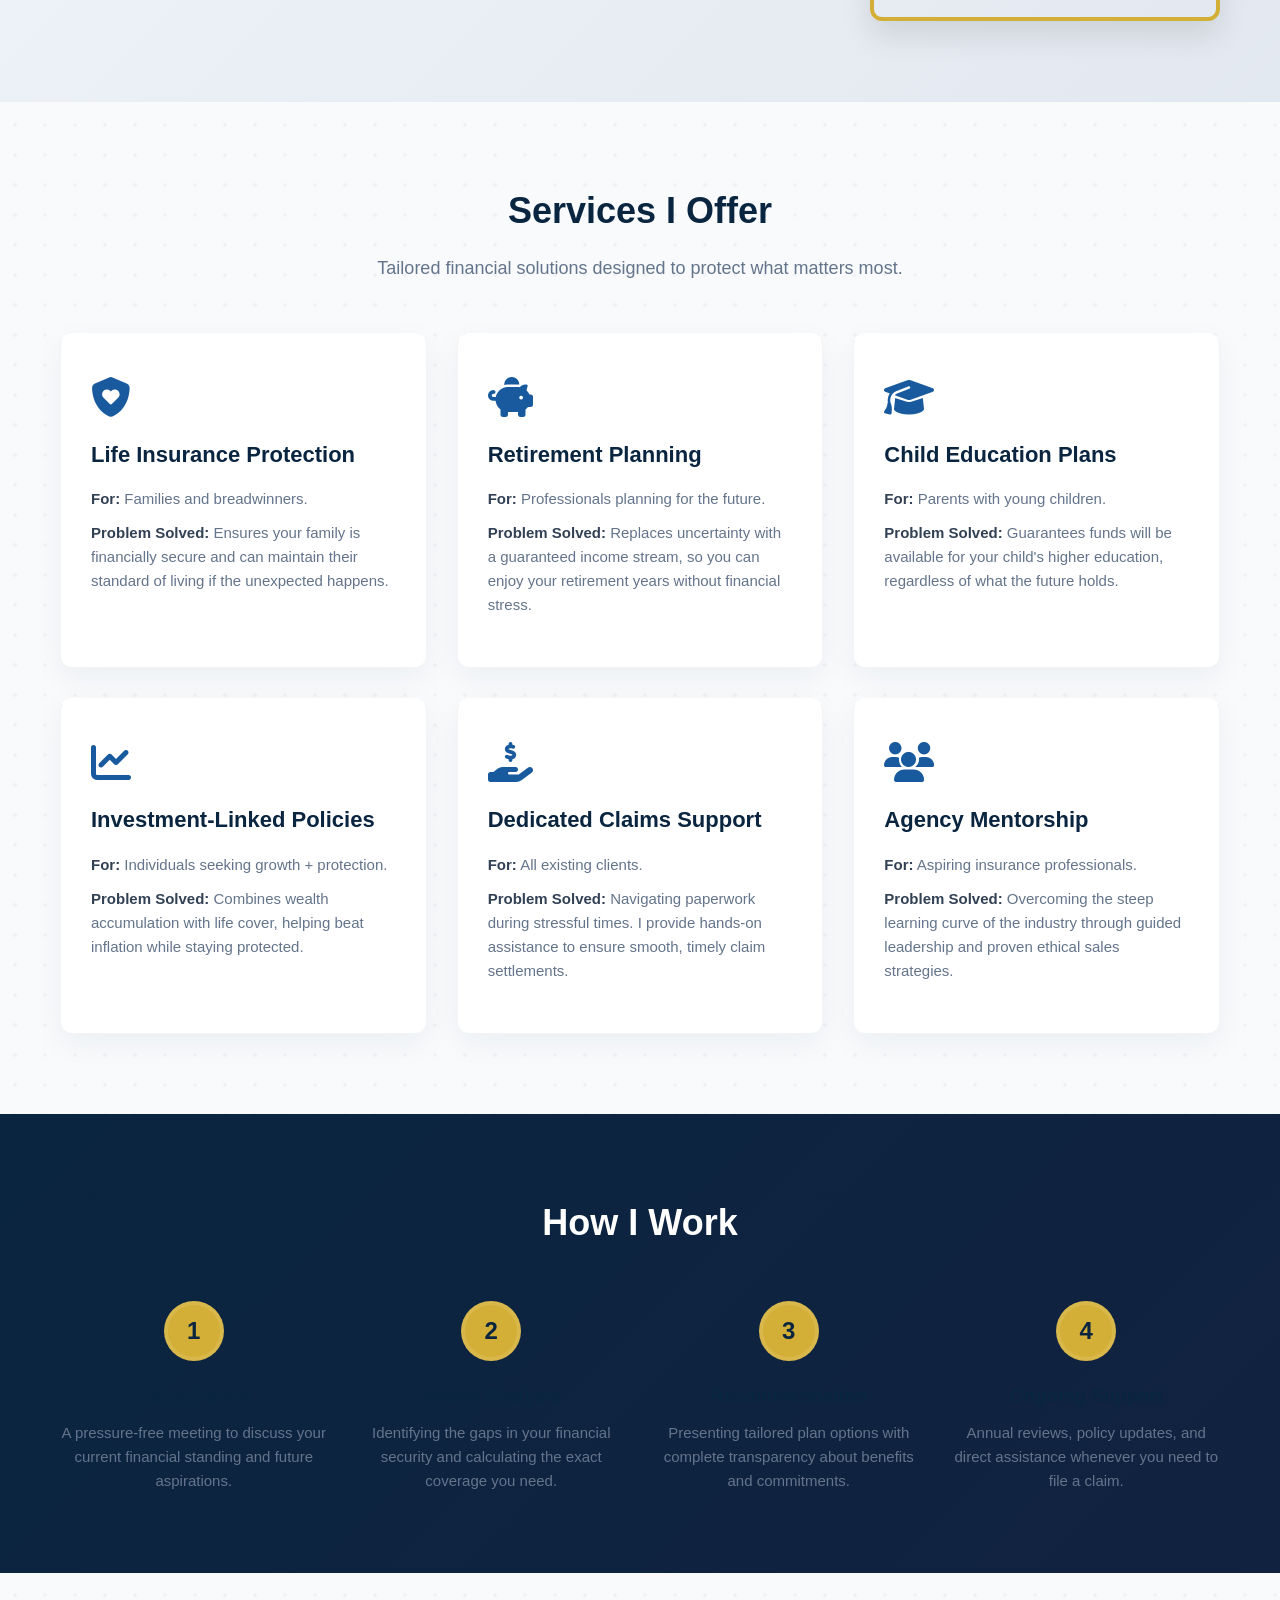
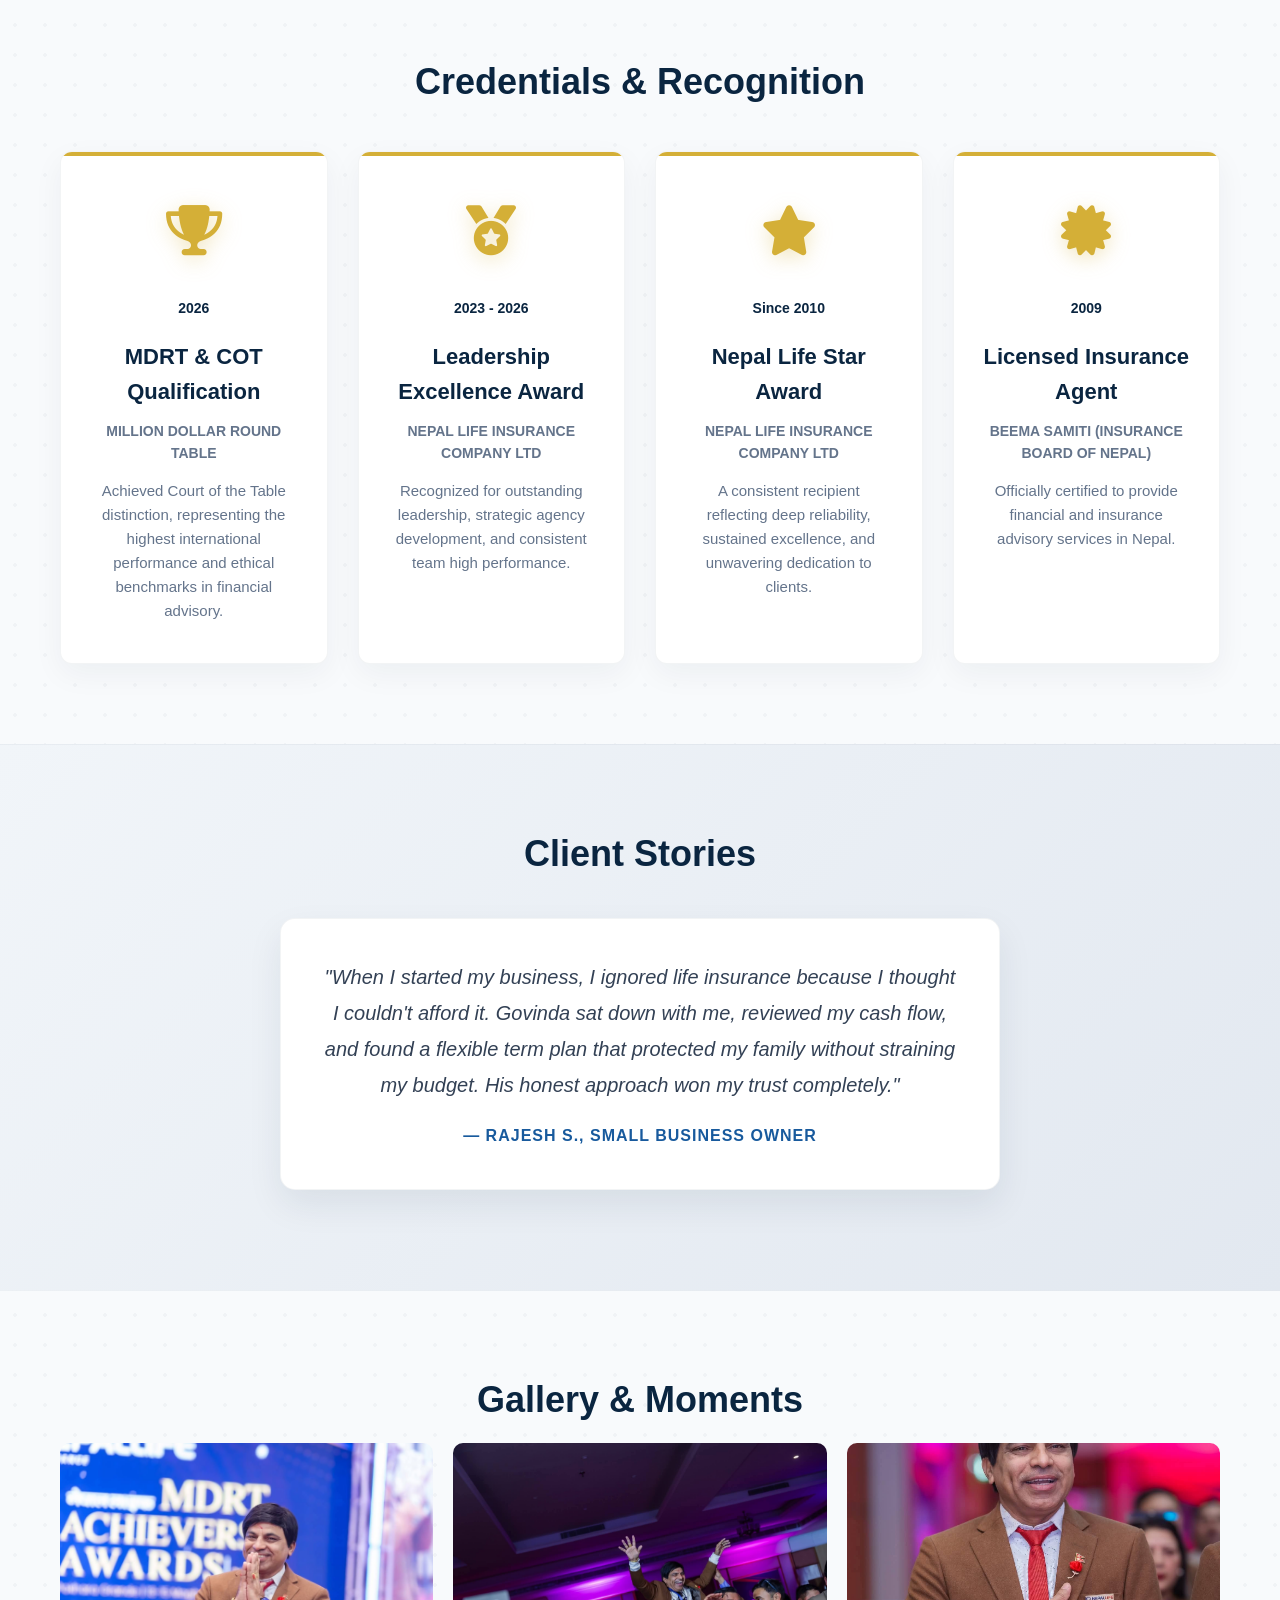
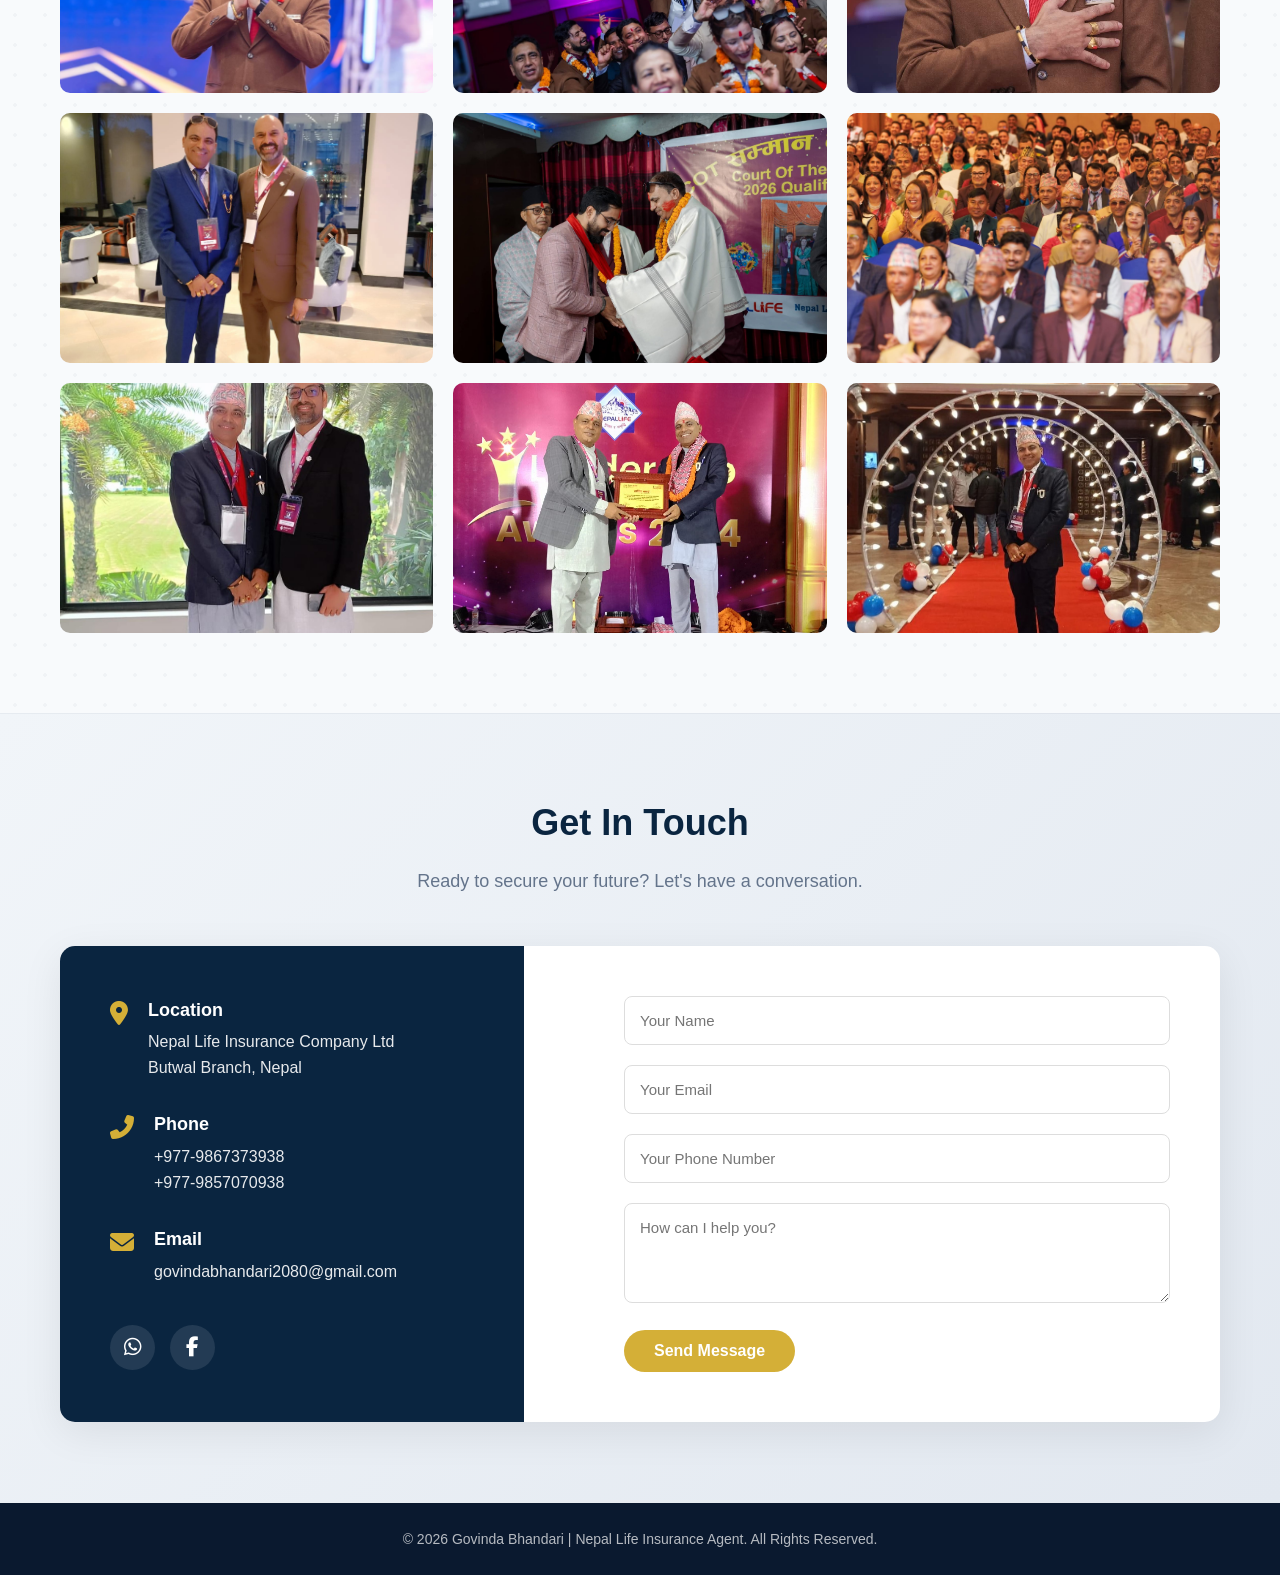
==== commit d4bbf643: "Add playsinline for mobile video support" ====
--- a/index.html
+++ b/index.html
@@ -412,6 +412,7 @@
                 'rel': 0,
                 'modestbranding': 1,
                 'mute': 0, // Unmuted as requested by user
+                'playsinline': 1, // REQUIRED for mobile browsers to display the video
                 'loop': 1,
                 'playlist': '7zga0sBKFYI'
             },
--- a/css/style.css
+++ b/css/style.css
@@ -332,6 +332,7 @@
 
 .about-video {
     flex: 1;
+    width: 100%;
     position: relative;
     max-width: 350px;
     aspect-ratio: 4 / 5; /* More square aspect ratio to cut the bottom off */
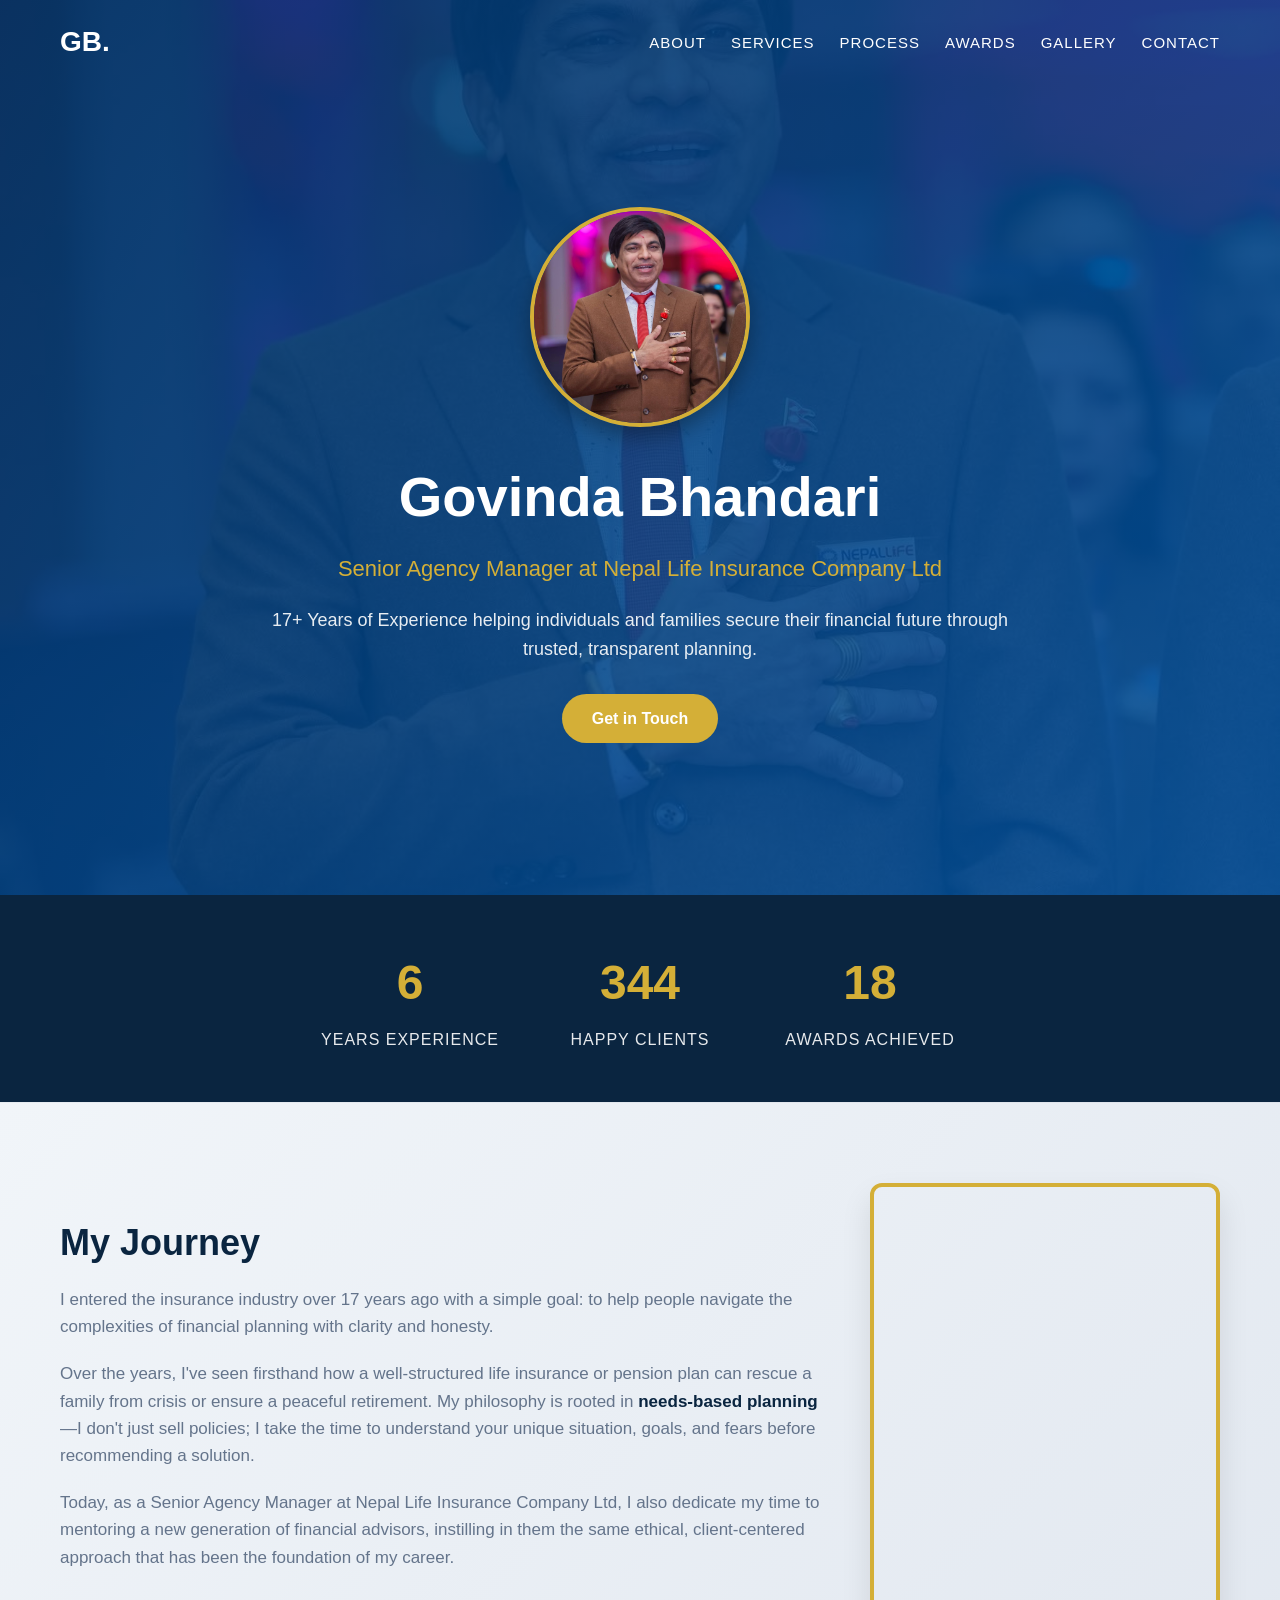
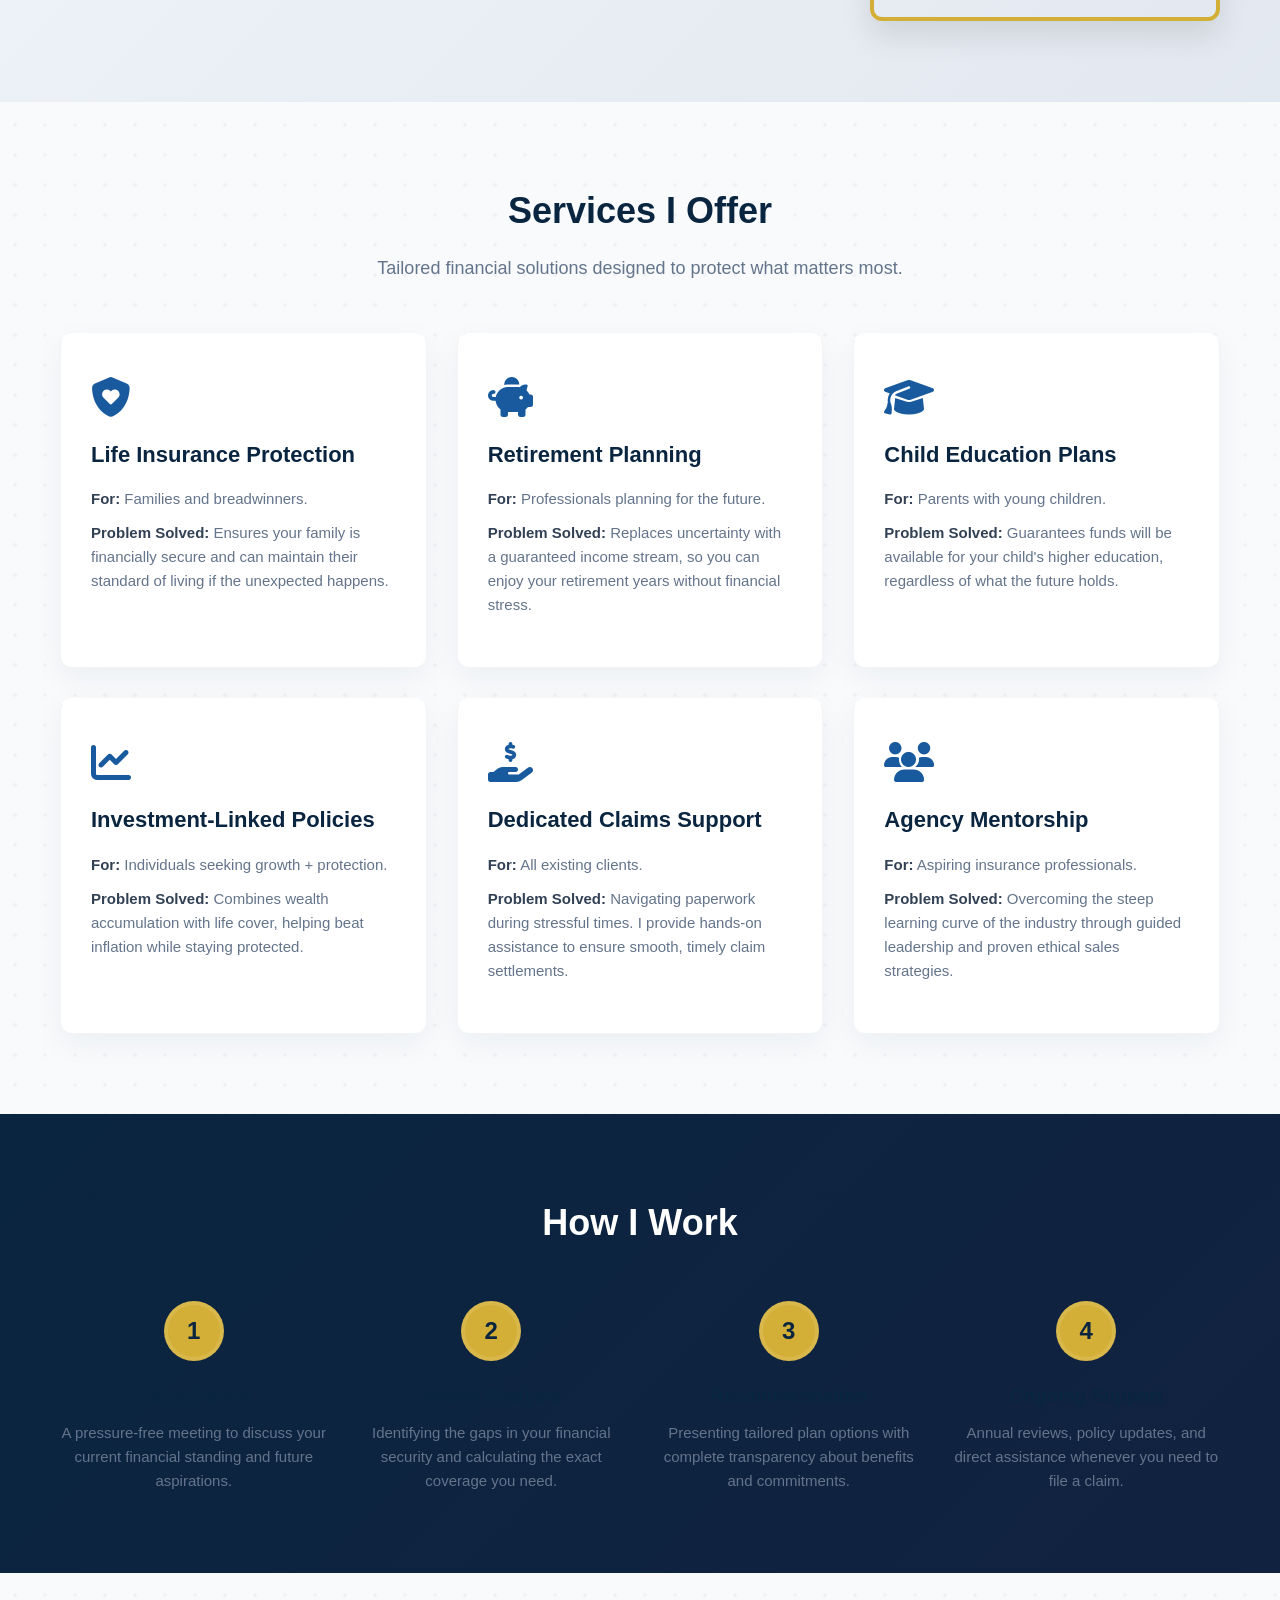
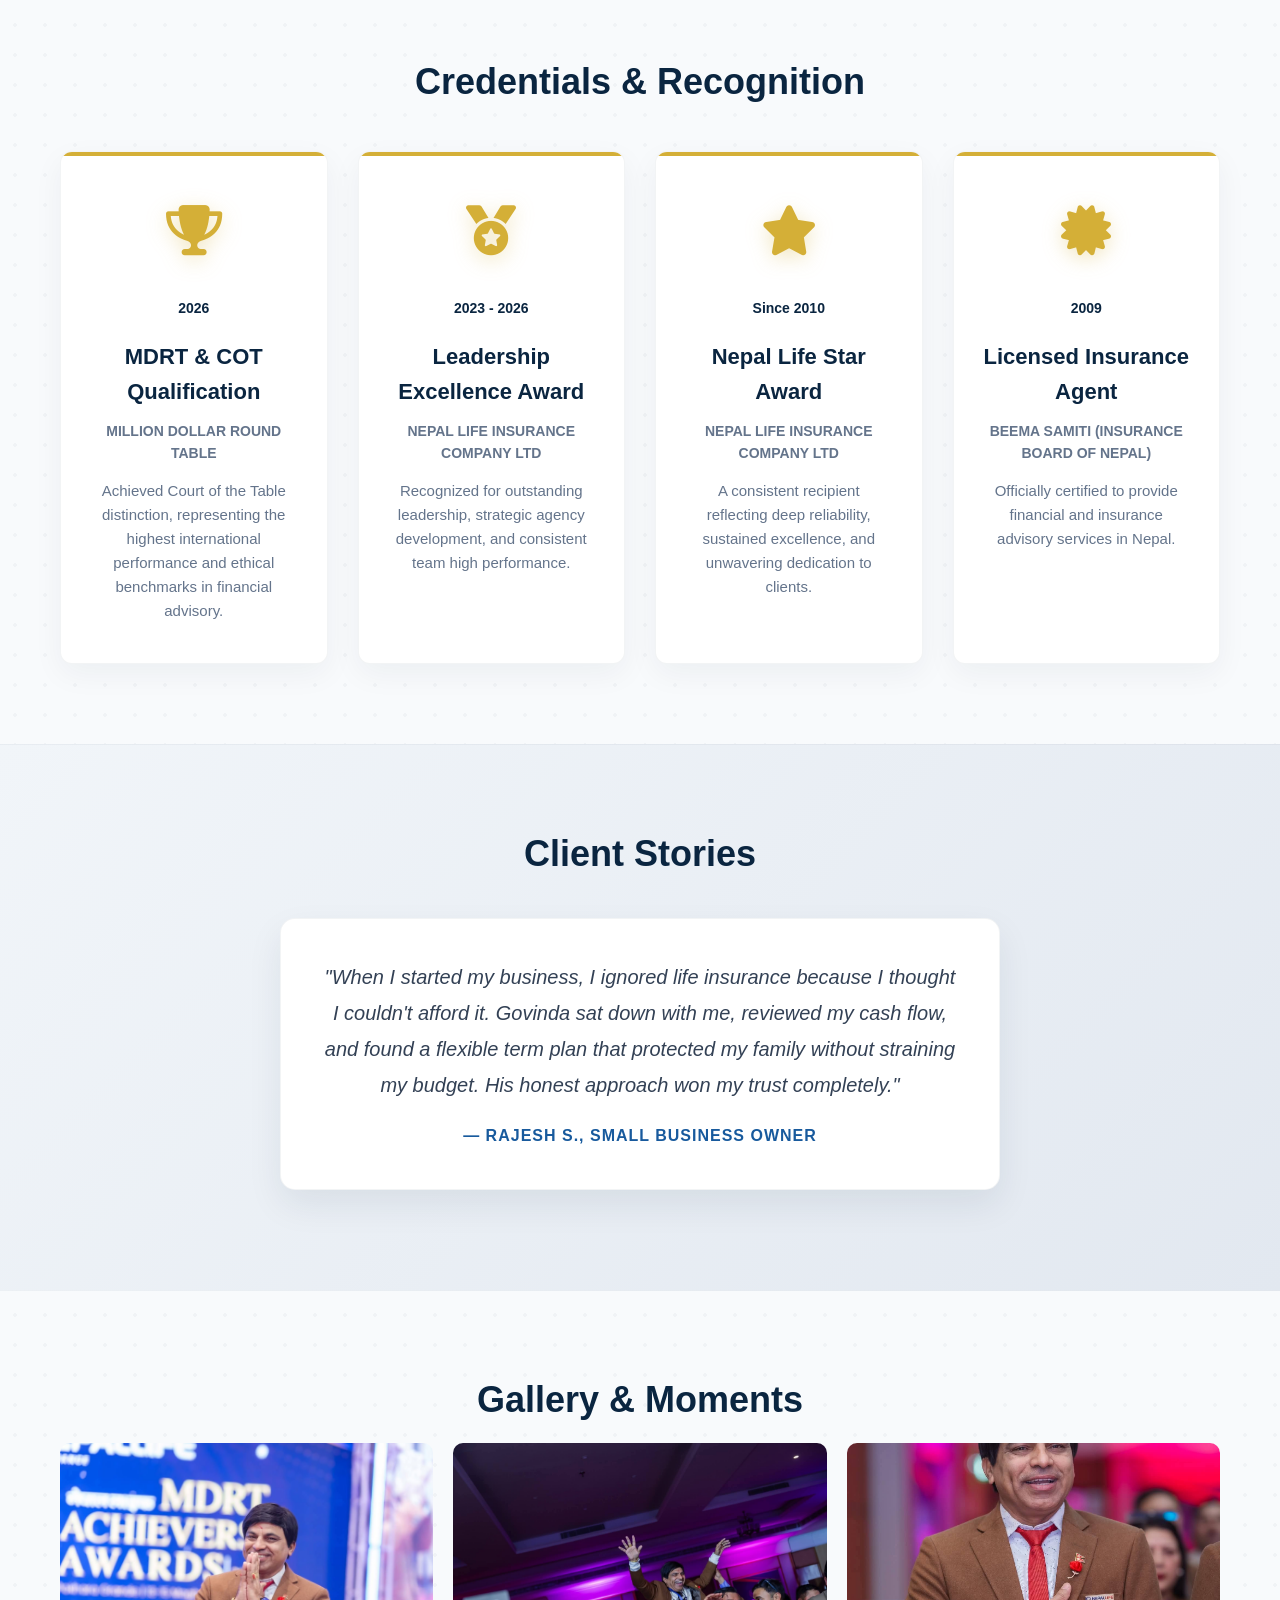
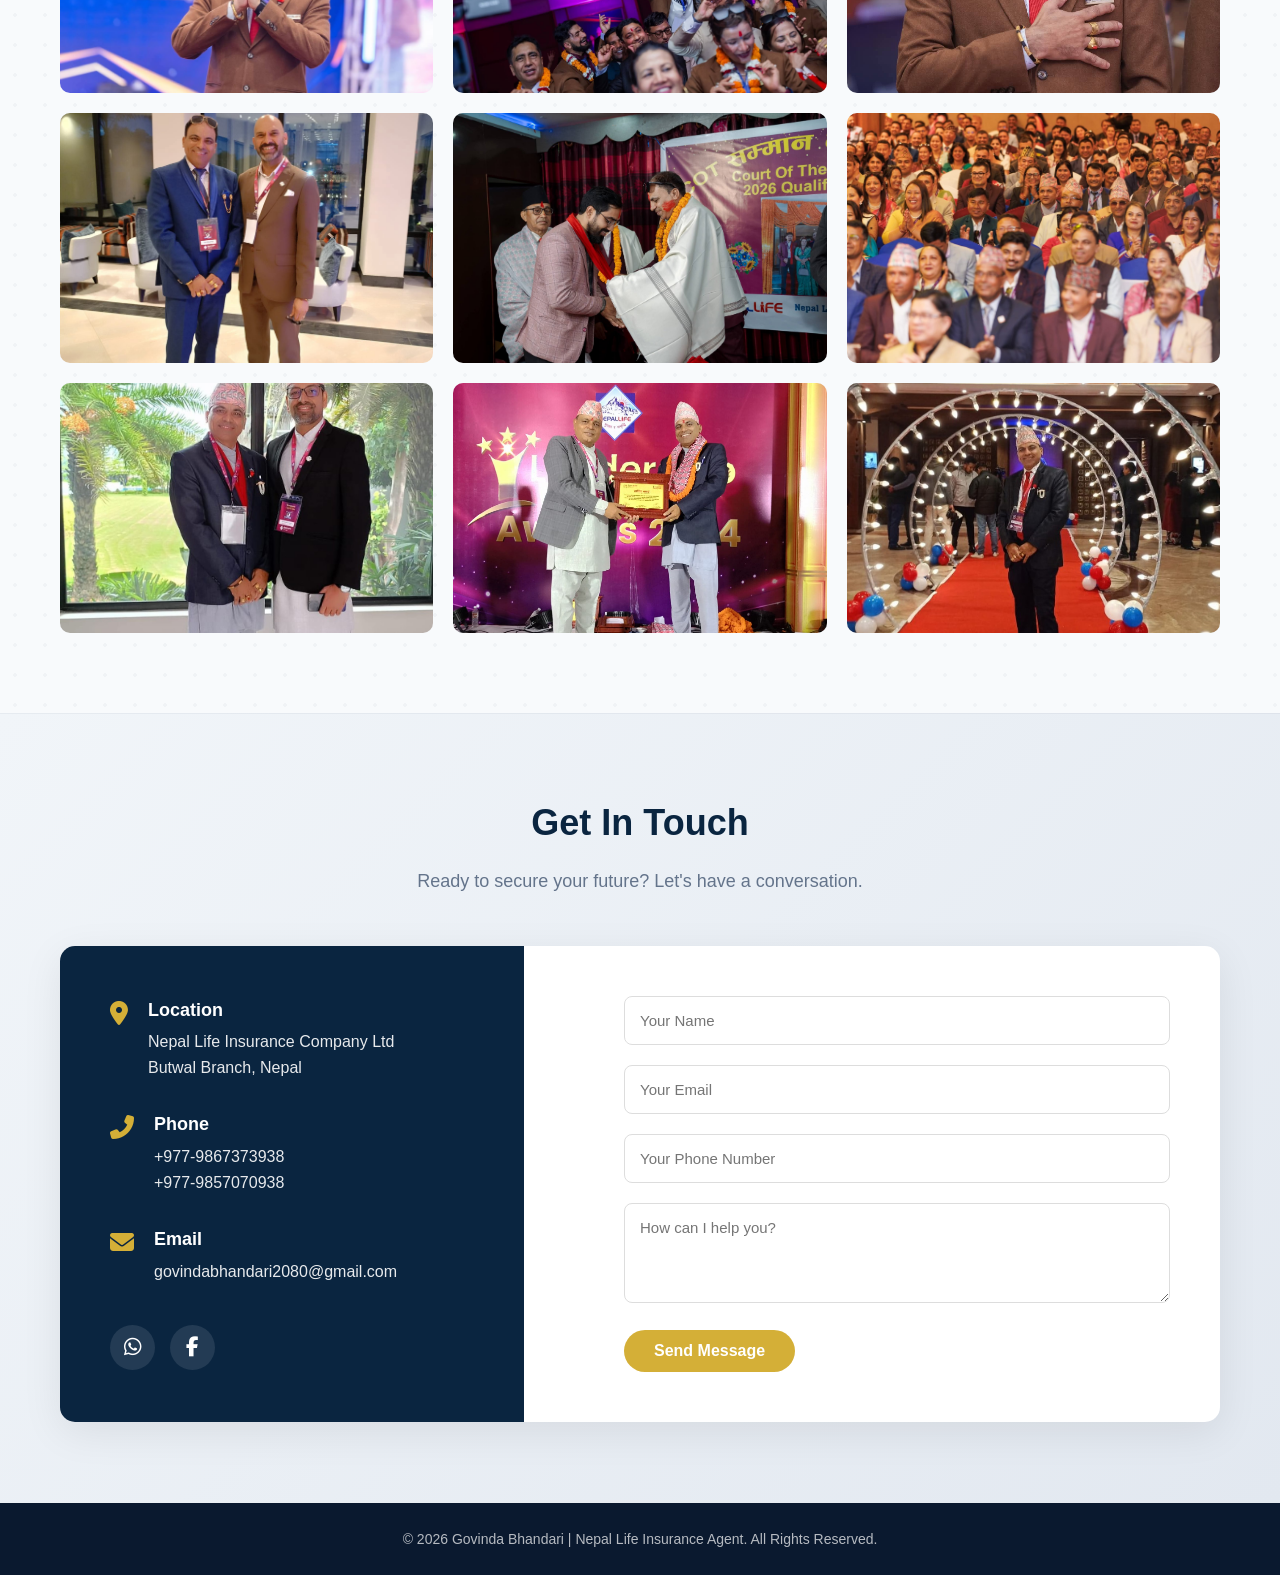
==== commit 284e9d4e: "Fix CSS caching issue on live domain" ====
--- a/index.html
+++ b/index.html
@@ -4,7 +4,7 @@
     <meta charset="UTF-8">
     <title>Govinda Bhandari | Senior Agency Manager</title>
     <meta name="viewport" content="width=device-width, initial-scale=1.0">
-    <link rel="stylesheet" href="css/style.css">
+    <link rel="stylesheet" href="css/style.css?v=2.0">
     <!-- Font Awesome -->
     <link rel="stylesheet" href="https://cdnjs.cloudflare.com/ajax/libs/font-awesome/6.4.0/css/all.min.css">
 </head>
